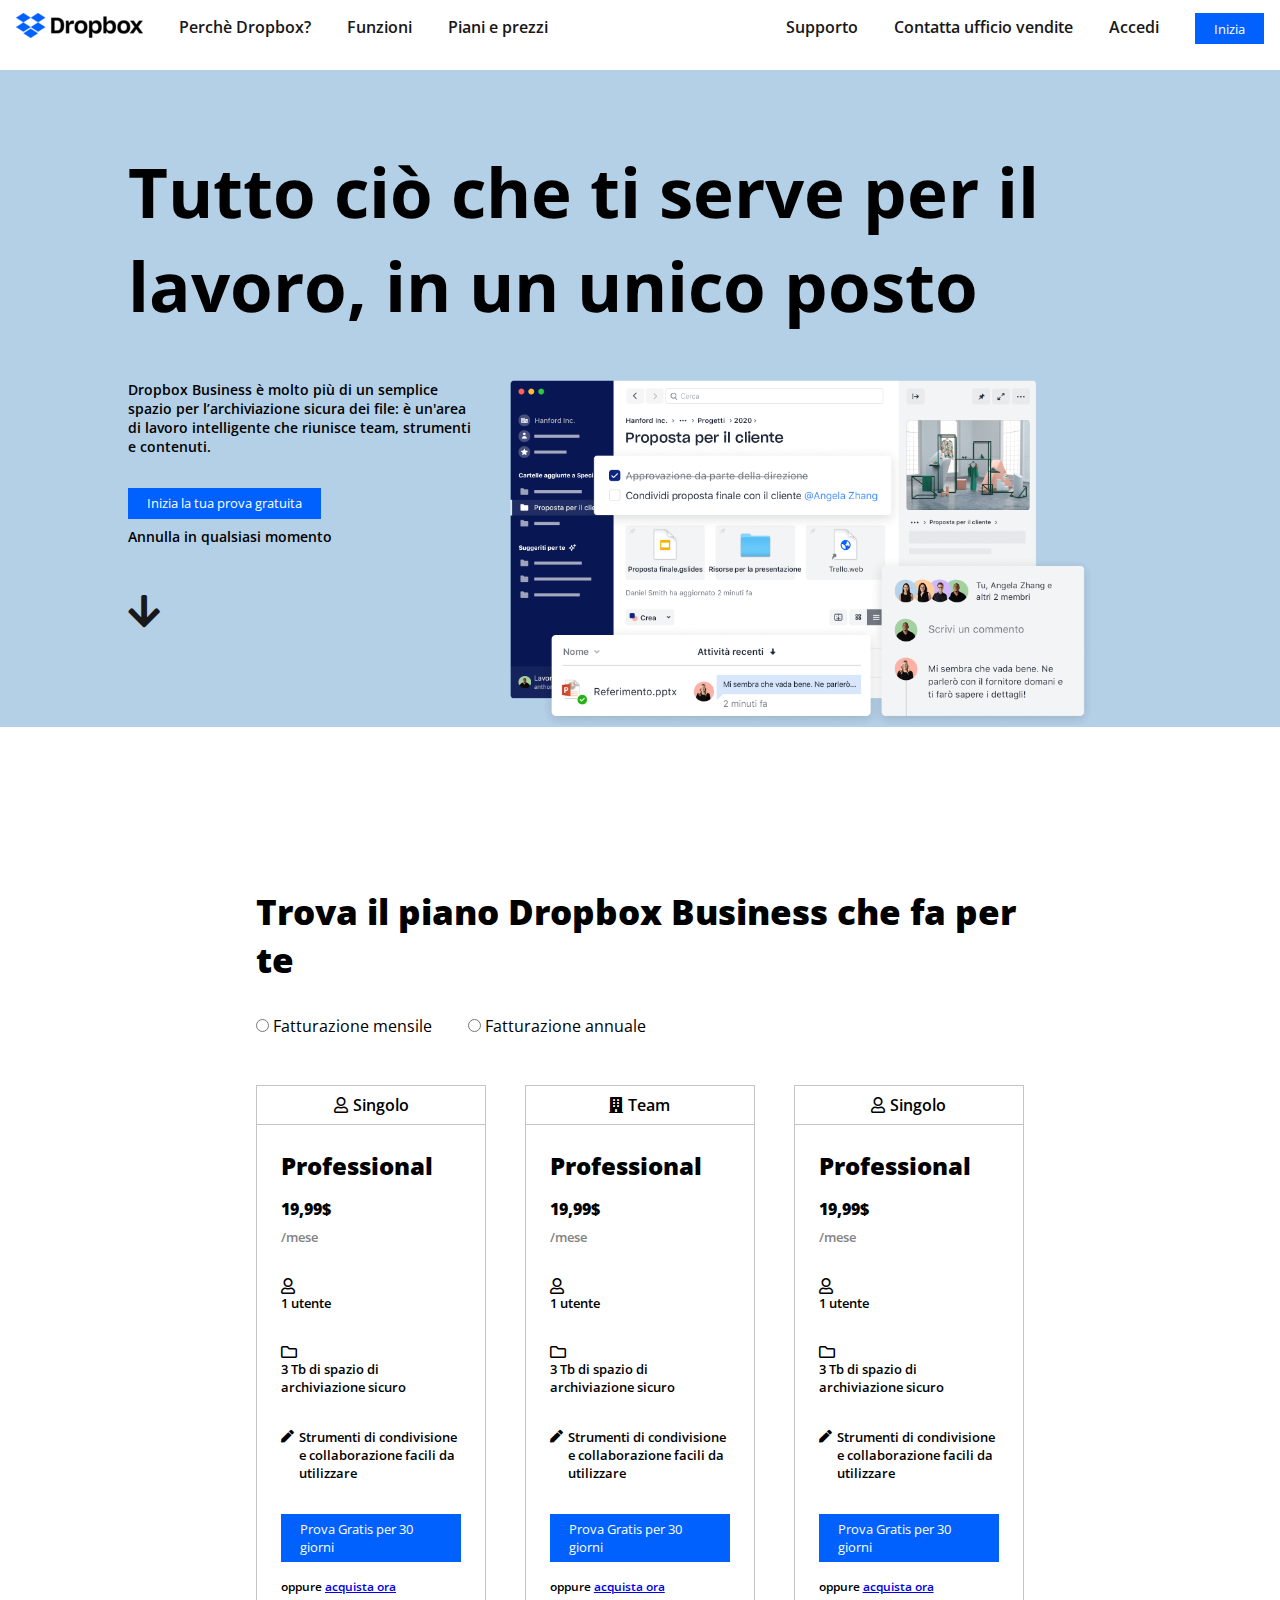
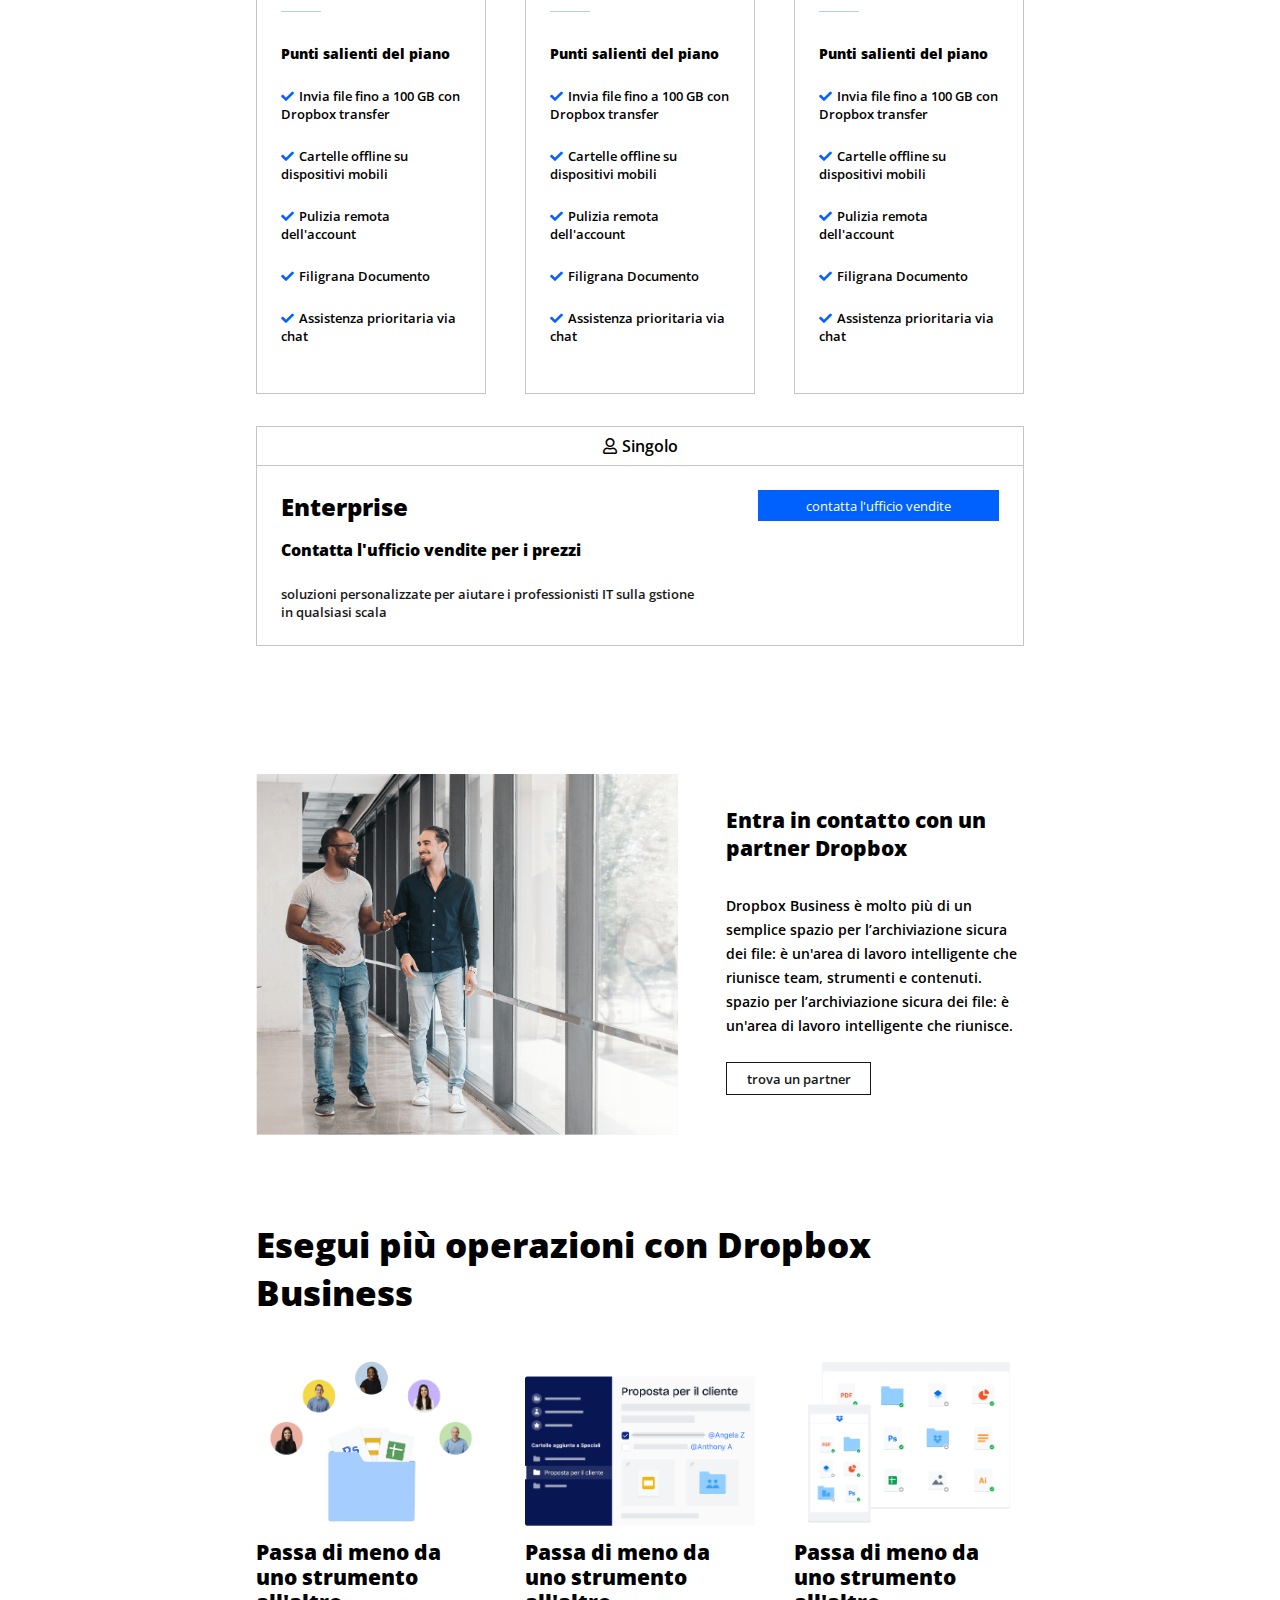
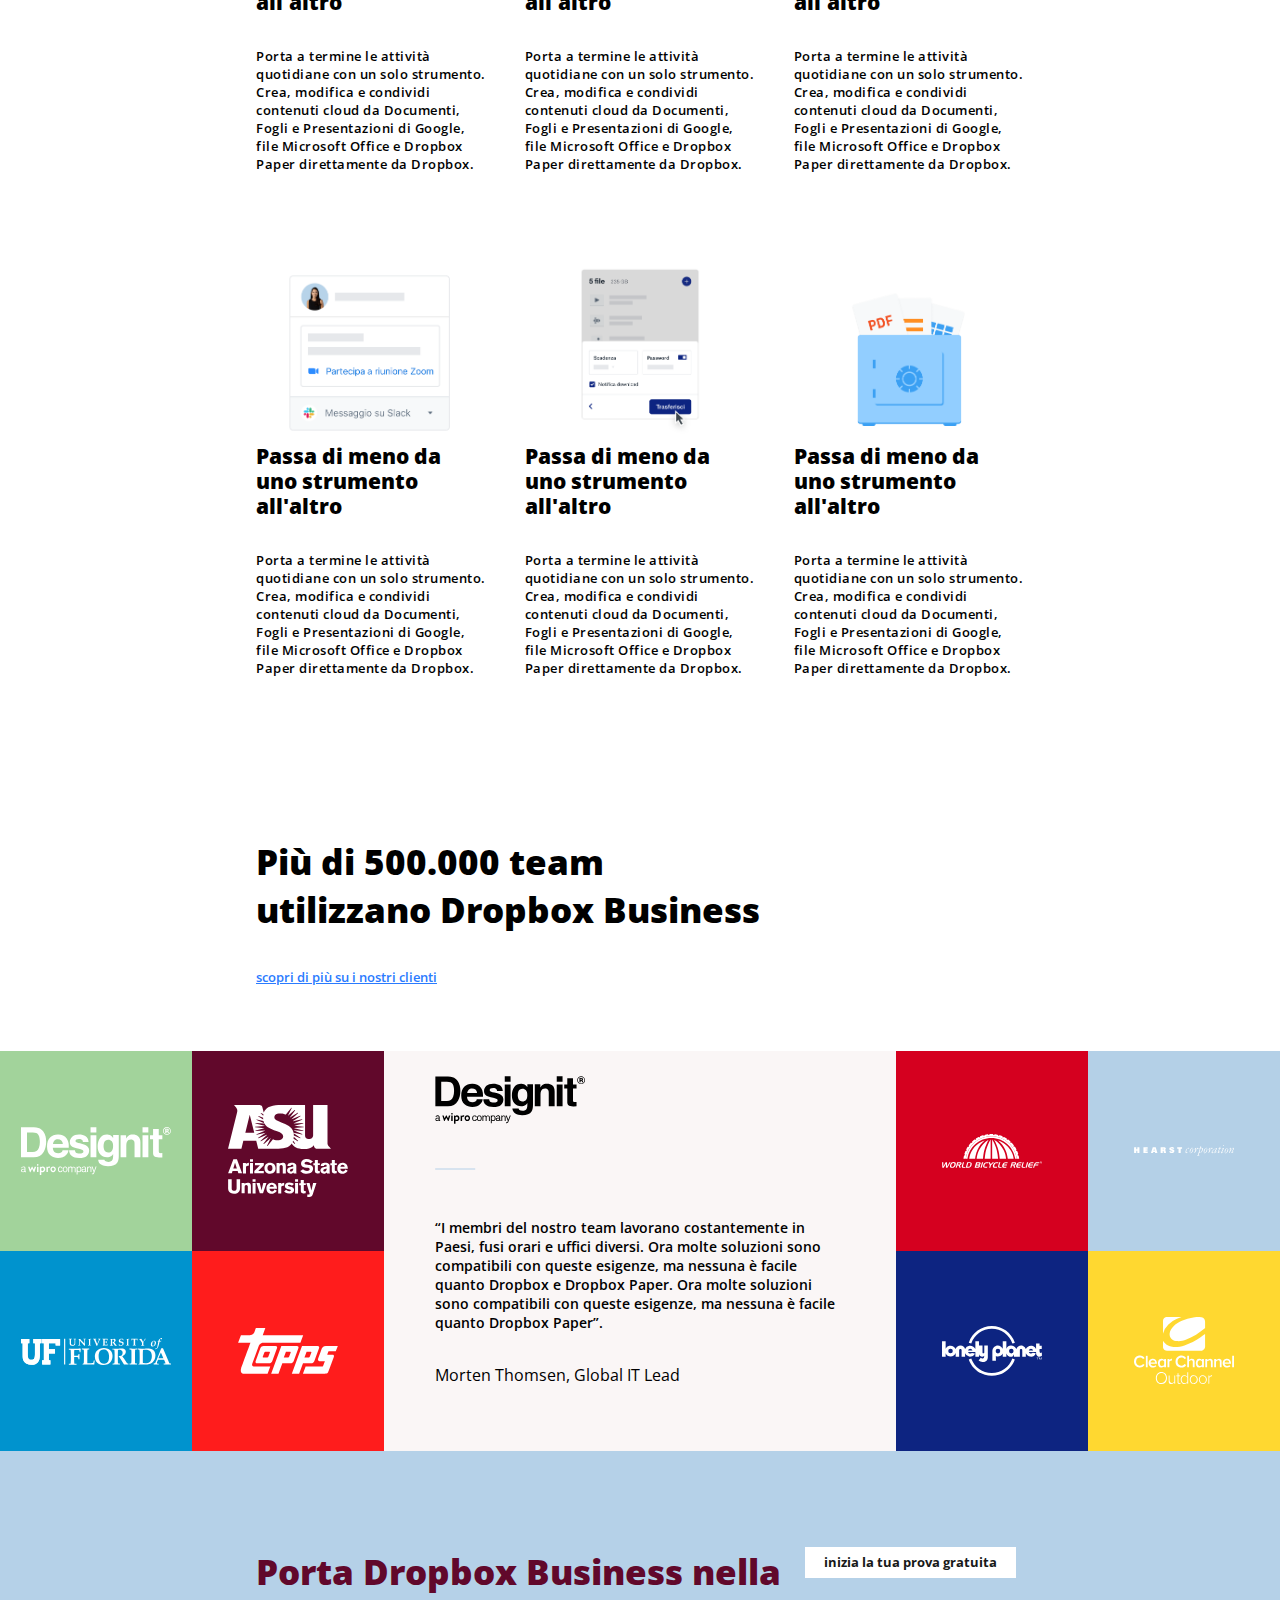
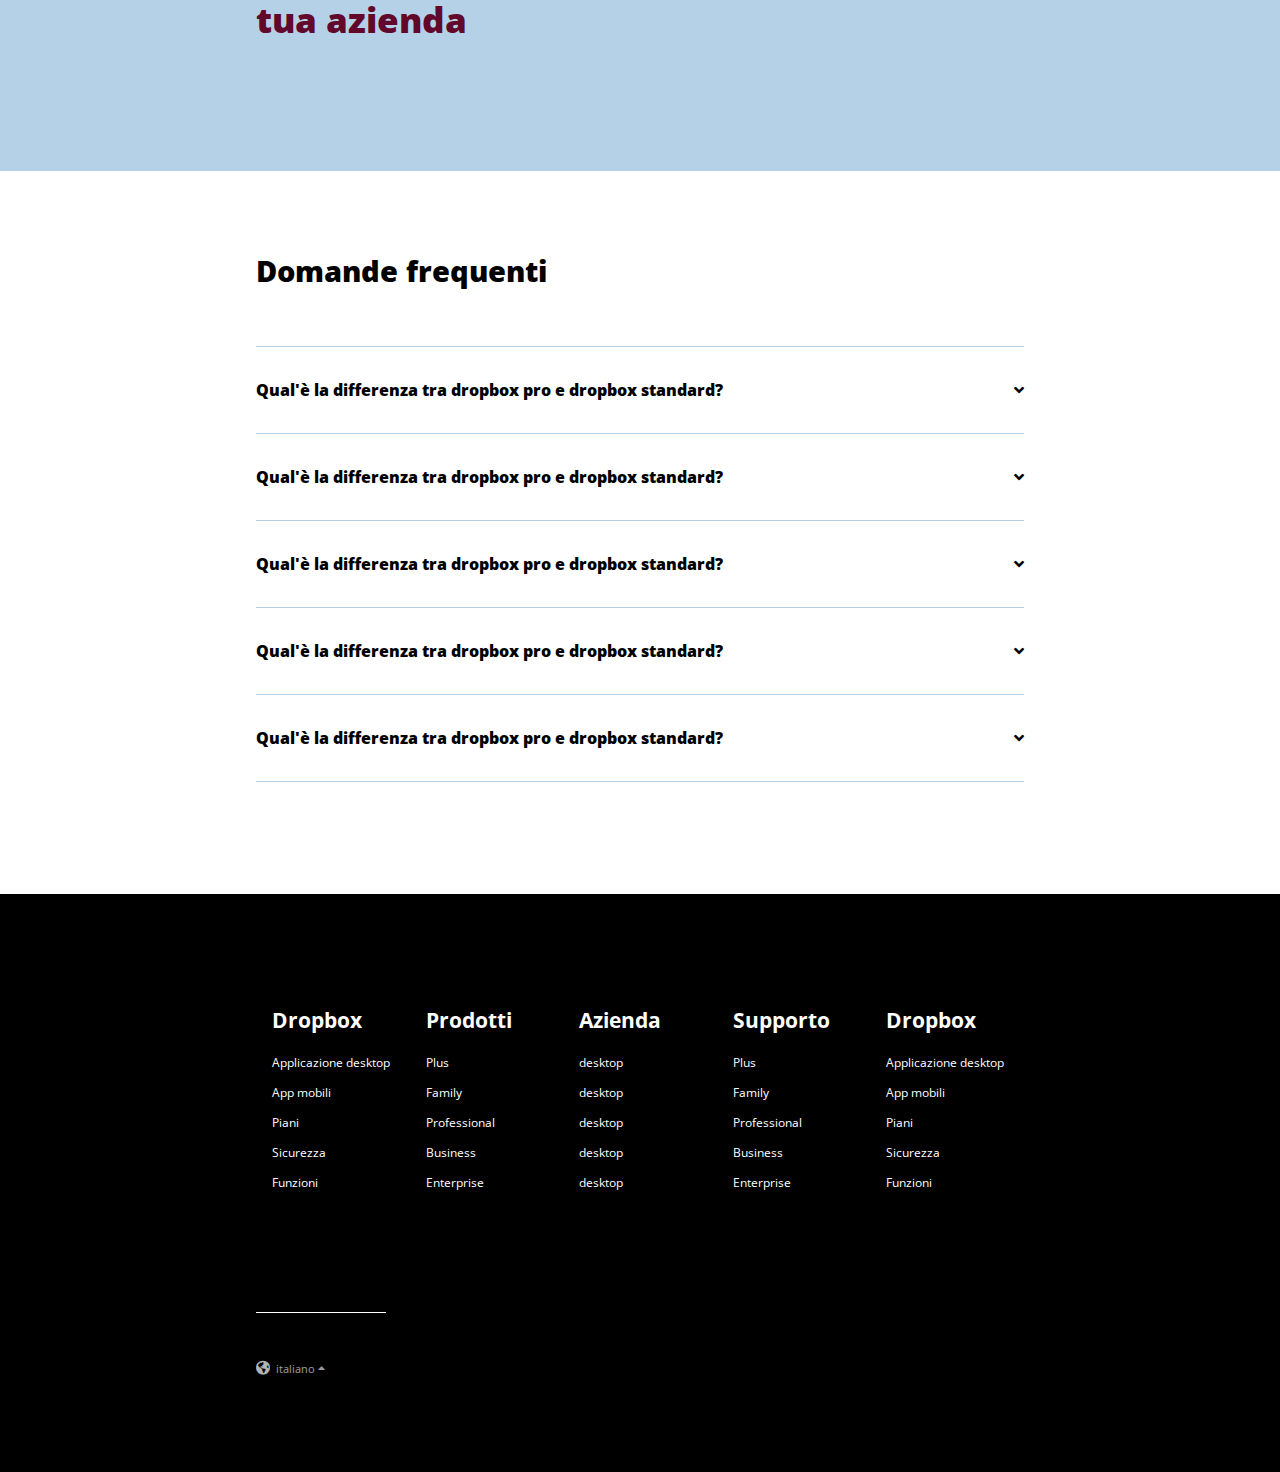
==== index.html @ 9876883e "add btn hover" ====
<!DOCTYPE html>
<html lang="en">
<head>
    <meta charset="UTF-8">
    <meta http-equiv="X-UA-Compatible" content="IE=edge">
    <meta name="viewport" content="width=device-width, initial-scale=1.0">
    <title>Dropbox</title>
    <link rel="stylesheet" href="./style.css">
    <link rel="preconnect" href="https://fonts.googleapis.com">
    <link rel="preconnect" href="https://fonts.gstatic.com" crossorigin>
    <link href="https://fonts.googleapis.com/css2?family=Open+Sans:wght@300;400;600;700;800&display=swap" rel="stylesheet">
    <link rel="stylesheet" href="https://cdnjs.cloudflare.com/ajax/libs/font-awesome/5.15.4/css/all.min.css" integrity="sha512-1ycn6IcaQQ40/MKBW2W4Rhis/DbILU74C1vSrLJxCq57o941Ym01SwNsOMqvEBFlcgUa6xLiPY/NS5R+E6ztJQ==" crossorigin="anonymous" referrerpolicy="no-referrer" />
</head>
<body>
    <header id="site_header" class="clearfix">

        <div class="header_content header_content_left ">
            <div class="img_wrapper">
                <img src="./img/logo-small.png" alt="Dropbox logo" class="logo_img">
            </div>
            

            <nav class="sx_nav">
                <ul>
                    <li><a href="#" class="nav_link">Perchè Dropbox?</a></li>
                    <li><a href="#" class="nav_link">Funzioni</a></li>
                    <li><a href="#" class="nav_link">Piani e prezzi</a></li>
                </ul>
            </nav>
        </div>

        <div class="header_content header_content_right">
            <nav class="dx_nav">
                <ul>
                    <li class="dropdown">
                        <a href="#" class="nav_link dropbtn">Supporto</a>
                        <div class="dropdown-content">
                            <a href="#">Link 1</a>
                            <a href="#">Link 2</a>
                            <a href="#">Link 3</a>
                          </div>
                    </li>

                    <li><a href="#" class="nav_link">Contatta ufficio vendite</a></li>
                    <li><a href="#" class="nav_link">Accedi</a></li>
                </ul>
            </nav>
            <a href="#" class="btn">Inizia</a>
        </div>
    </header>
    <!-- /#site_header -->
    <main id="site-main">
        <div class="hero_sec">
            <div class="hero_sec_wrapper">
                <h1 class="hero_sec_title">Tutto ciò che ti serve per il lavoro, in un unico posto</h1>
                <div class="hero_sec_content clearfix">
                    <div class="hero-sec_mainContent">

                        <p class="hero-sec_text">Dropbox Business è molto più di un semplice spazio per l’archiviazione sicura dei file: è un'area di lavoro intelligente che riunisce team, strumenti e contenuti.    
                        </p>
                        <a href="#" class="btn hero_btn">Inizia la tua prova gratuita</a>
                        <p class="hero-sec_text">Annulla in qualsiasi momento</p>
                        <a href="#business_plan" class="arrow_scroll"><i class="fas fa-arrow-down"></i></a>
                    </div>

                    <div class="hero_sec_img">
                        <img src="./img/jumbo (1).png" alt="examples of dropbox slides" class="jumbo">
                    </div>
                </div>
            </div>
            

        </div>
         <!-- /HERO SEC -->
         <div id="business_plan"></div>
         <section class="width_60 margin-top">
             <h2 class="business_title" >
                 Trova il piano Dropbox Business che fa per te
            </h2>
            <form>

                <input type="radio" id="monthly" name="monthly" value="monthly">
                <label class="label" for="monthly">Fatturazione mensile</label>

                <input type="radio" id="monthly" name="monthly" value="monthly">
                <label for="monthly">Fatturazione annuale</label>
           </form>

           <div class="business_plan clearfix">
                        <div class="col">
                            
                            <div class="business_plan_quantity">
                                <p><i class="far fa-user icon_margin_right"></i>Singolo</p>
                            </div>

                            <div class="business_plan_type">

                                    <div class="business_plan_type_info">
                                        <h3>Professional</h3>
                                        <h4>19,99$</h4>
                                        <p>/mese</p>
                                    </div>
                                    <div class="business_plan_services">
                                        <div class="business_plan_services_info">

                                           <div class="info clearfix">
                                                <i class="far fa-user icon_margin_right float"></i>
                                                <p class="float">1 utente
                                                </p>
                                            </div>
                                            <div class="info clearfix">
                                                <i class="far fa-folder icon_margin_right float"></i>
                                                <p class="float">
                                                    3 Tb di spazio di archiviazione sicuro
                                                </p>
                                            </div>
                                            <div class="info clearfix">
                                                <i class="fas fa-pen icon_margin_right float"></i>
                                                <p class="float">
                                                    Strumenti di condivisione e collaborazione facili da utilizzare
                                                </p>
                                            </div> 





                                            <div class="call_to_action_try">
                                                <a href="#" class="btn">Prova Gratis per 30 giorni</a>
                                                <p>oppure <a href="#">acquista ora</a> </p>
    
                                            </div>

                                          
                                        </div>
                                    </div>


                                    
                                    <div class="main_points">
                                        <h5>Punti salienti del piano</h5>
                                        <ul>
                                            <li><i class="fas fa-check icon_margin_right"></i>Invia file fino a 100 GB con Dropbox transfer</li>
                                            <li><i class="fas fa-check icon_margin_right"></i>Cartelle offline su dispositivi mobili</li>
                                            <li><i class="fas fa-check icon_margin_right"></i>Pulizia remota dell'account</li>
                                            <li><i class="fas fa-check icon_margin_right"></i>Filigrana Documento</li>
                                            <li><i class="fas fa-check icon_margin_right"></i>Assistenza prioritaria via chat</li>
                                        </ul>
                                    </div>
                                </div>
                               

                         </div>
                        <div class="col center">
                            
                        <div class="business_plan_quantity">
                            <p><i class="fas fa-building icon_margin_right"></i>Team</p>
                        </div>

                        <div class="business_plan_type">

                                <div class="business_plan_type_info">
                                    <h3>Professional</h3>
                                    <h4>19,99$</h4>
                                    <p>/mese</p>
                                </div>
                                <div class="business_plan_services">
                                    <div class="business_plan_services_info">

                                       <div class="info clearfix">
                                            <i class="far fa-user icon_margin_right float"></i>
                                            <p class="float">1 utente
                                            </p>
                                        </div>
                                        <div class="info clearfix">
                                            <i class="far fa-folder icon_margin_right float"></i>
                                            <p class="float">
                                                3 Tb di spazio di archiviazione sicuro
                                            </p>
                                        </div>
                                        <div class="info clearfix">
                                            <i class="fas fa-pen icon_margin_right float"></i>
                                            <p class="float">
                                                Strumenti di condivisione e collaborazione facili da utilizzare
                                            </p>
                                        </div> 





                                        <div class="call_to_action_try">
                                            <a href="#" class="btn">Prova Gratis per 30 giorni</a>
                                            <p>oppure <a href="#">acquista ora</a> </p>

                                        </div>

                                      
                                    </div>
                                </div>


                                
                                <div class="main_points">
                                    <h5>Punti salienti del piano</h5>
                                    <ul>
                                        <li><i class="fas fa-check icon_margin_right"></i>Invia file fino a 100 GB con Dropbox transfer</li>
                                        <li><i class="fas fa-check icon_margin_right"></i>Cartelle offline su dispositivi mobili</li>
                                        <li><i class="fas fa-check icon_margin_right"></i>Pulizia remota dell'account</li>
                                        <li><i class="fas fa-check icon_margin_right"></i>Filigrana Documento</li>
                                        <li><i class="fas fa-check icon_margin_right"></i>Assistenza prioritaria via chat</li>
                                    </ul>
                                </div>
                            </div>
                           

                         </div>


                         <div class="col">
                            
                    <div class="business_plan_quantity">
                        <p><i class="far fa-user icon_margin_right"></i>Singolo</p>
                    </div>

                    <div class="business_plan_type">

                            <div class="business_plan_type_info">
                                <h3>Professional</h3>
                                <h4>19,99$</h4>
                                <p>/mese</p>
                            </div>
                            <div class="business_plan_services">
                                <div class="business_plan_services_info">

                                   <div class="info clearfix">
                                        <i class="far fa-user icon_margin_right float"></i>
                                        <p class="float">1 utente
                                        </p>
                                    </div>
                                    <div class="info clearfix">
                                        <i class="far fa-folder icon_margin_right float"></i>
                                        <p class="float">
                                            3 Tb di spazio di archiviazione sicuro
                                        </p>
                                    </div>
                                    <div class="info clearfix">
                                        <i class="fas fa-pen icon_margin_right float"></i>
                                        <p class="float">
                                            Strumenti di condivisione e collaborazione facili da utilizzare
                                        </p>
                                    </div> 





                                    <div class="call_to_action_try">
                                        <a href="#" class="btn">Prova Gratis per 30 giorni</a>
                                        <p>oppure <a href="#">acquista ora</a> </p>

                                    </div>

                                  
                                </div>
                            </div>


                            
                            <div class="main_points">
                                <h5>Punti salienti del piano</h5>
                                <ul>
                                    <li><i class="fas fa-check icon_margin_right"></i>Invia file fino a 100 GB con Dropbox transfer</li>
                                    <li><i class="fas fa-check icon_margin_right"></i>Cartelle offline su dispositivi mobili</li>
                                    <li><i class="fas fa-check icon_margin_right"></i>Pulizia remota dell'account</li>
                                    <li><i class="fas fa-check icon_margin_right"></i>Filigrana Documento</li>
                                    <li><i class="fas fa-check icon_margin_right"></i>Assistenza prioritaria via chat</li>
                                </ul>
                            </div>
                        </div>
                       

                        </div>

                        <div class="col long_col">
                            <div class="business_plan_quantity">
                                <p><i class="far fa-user icon_margin_right"></i>Singolo</p>
                            </div>
                            <div class="business_plan_type clearfix">
                                <div class="business_plan_type_info float">
                                    <h3>Enterprise</h3>
                                    <h4>Contatta l'ufficio vendite per i prezzi</h4>
                                    <p class="p_modifier_color">soluzioni personalizzate per aiutare i professionisti IT sulla gstione in qualsiasi scala</p>
                                </div>
                                <div class="long_col_btn float"><a href="#" class="btn">contatta l'ufficio vendite</a></div>
                                
                            </div>

                        </div>


                    
            </div>

            <div class="partners clearfix">
                <div class="partner_img float">
                    <img src="./img/partner.png" alt="two colleagues talking">
                </div>
                <div class="partner_content float">
                    <h4>Entra in contatto con un partner Dropbox</h4>
                    <p>
                        Dropbox Business è molto più di un semplice spazio per l’archiviazione sicura dei file: è un'area di lavoro intelligente che riunisce team, strumenti e contenuti.
                        spazio per l’archiviazione sicura dei file: è un'area di lavoro intelligente che riunisce.</p>
                    <a href="#" class="btn btn_modifier_light">trova un partner</a>
                </div>
            </div>
         </section>


         <section class="width_60 operations">
             <h2 class="business_title">Esegui più operazioni con Dropbox Business</h2>
             <div class="ops clearfix">
                 <div class="ops_col float">
                        <img src="./img/business-feature-switching-tools.png" alt="business-feature-coordinate">
                        <h3>Passa di meno da uno strumento all'altro</h3>
                        <p>Porta a termine le attività quotidiane con un solo strumento. Crea, modifica e condividi contenuti cloud da Documenti, Fogli e Presentazioni di Google, file Microsoft Office e Dropbox Paper direttamente da Dropbox.
                        </p>
                 </div>
                 <div class="ops_col ops_col_center float">
                    <img src="./img/business-feature-coordinate-it.png" alt="business-feature-coordinate">
                    <h3>Passa di meno da uno strumento all'altro</h3>
                    <p>Porta a termine le attività quotidiane con un solo strumento. Crea, modifica e condividi contenuti cloud da Documenti, Fogli e Presentazioni di Google, file Microsoft Office e Dropbox Paper direttamente da Dropbox.
                    </p>
                 </div>
                 <div class="ops_col float">
                    <img src="./img/business-feature-multi-device.png" alt="business-feature-coordinate">
                    <h3>Passa di meno da uno strumento all'altro</h3>
                    <p>Porta a termine le attività quotidiane con un solo strumento. Crea, modifica e condividi contenuti cloud da Documenti, Fogli e Presentazioni di Google, file Microsoft Office e Dropbox Paper direttamente da Dropbox.
                    </p>
                 </div>
             </div>
              <div class="ops clearfix second_row">
                 <div class="ops_col float">
                        <img src="./img/business-feature-integrations-it.png" alt="business-feature-coordinate">
                        <h3>Passa di meno da uno strumento all'altro</h3>
                        <p>Porta a termine le attività quotidiane con un solo strumento. Crea, modifica e condividi contenuti cloud da Documenti, Fogli e Presentazioni di Google, file Microsoft Office e Dropbox Paper direttamente da Dropbox.
                        </p>
                 </div>
                 <div class="ops_col ops_col_center float">
                    <img src="./img/business-feature-send-files-it.png" alt="business-feature-coordinate">
                    <h3>Passa di meno da uno strumento all'altro</h3>
                    <p>Porta a termine le attività quotidiane con un solo strumento. Crea, modifica e condividi contenuti cloud da Documenti, Fogli e Presentazioni di Google, file Microsoft Office e Dropbox Paper direttamente da Dropbox.
                    </p>
                 </div>
                 <div class="ops_col float">
                    <img src="./img/business-feature-security.png" alt="business-feature-coordinate">
                    <h3>Passa di meno da uno strumento all'altro</h3>
                    <p>Porta a termine le attività quotidiane con un solo strumento. Crea, modifica e condividi contenuti cloud da Documenti, Fogli e Presentazioni di Google, file Microsoft Office e Dropbox Paper direttamente da Dropbox.
                    </p>
                 </div>
             </div>

         </section>

         <section class="width_60 teams margin-top">
             <h2 class="business_title">Più di 500.000 team utilizzano Dropbox Business</h2>
             <a href="#" class="find_more">scopri di più su i nostri clienti</a>
         </section>
         <div class="clients clearfix">
             <div class="square_big clearfix">
                 <div class="little_square squareOne"></div>
                 <div class="little_square squareTwo"></div>
                 <div class="little_square squareThree"></div>
                 <div class="little_square squareFour"></div>

             </div>
             <div class="rectangle">
                 <div class="rec_content">
                     <svg width="150" height="127" viewBox="0 0 400 127" xmlns="http://www.w3.org/2000/svg" fill="black"><title>designit</title><g><g transform="translate(0 97.578)"><path d="M85.675 6.92c-4.014 0-7.336 3.391-7.336 7.613 0 4.221 3.253 7.612 7.336 7.612 4.014 0 7.335-3.39 7.335-7.612 0-4.222-3.252-7.613-7.335-7.613zm0 11.627c-2.076 0-3.737-1.8-3.737-4.014 0-2.215 1.66-4.014 3.737-4.014 2.076 0 3.737 1.8 3.737 4.014.069 2.214-1.661 4.014-3.737 4.014zM39.654 7.336h-2.699c-.208 0-.484.207-.554.415l-2.214 6.99-3.806-7.475a.826.826 0 0 0-.623-.346h-.277a.826.826 0 0 0-.623.346l-3.806 7.474-2.215-6.99c-.069-.207-.346-.414-.553-.414h-2.7c-.345 0-.553.276-.414.622L23.599 21.8c.069.208.346.416.553.416h.415a.826.826 0 0 0 .623-.346l4.499-8.79 4.498 8.79a.826.826 0 0 0 .623.346h.415c.208 0 .484-.208.554-.416l4.429-13.84c0-.347-.208-.623-.554-.623zm6.367 0h-2.7a.62.62 0 0 0-.622.622v13.15a.62.62 0 0 0 .623.622h2.699a.62.62 0 0 0 .623-.623V7.958a.62.62 0 0 0-.623-.622zm11.903-.416c-1.869 0-3.599.83-4.844 2.146l-.485-1.315c-.069-.208-.346-.415-.553-.415h-1.246a.62.62 0 0 0-.623.622V28.72a.62.62 0 0 0 .623.623h2.699a.62.62 0 0 0 .623-.623v-7.198c1.176.416 2.422.623 3.737.623 3.806 0 6.92-3.39 6.92-7.612.07-4.222-3.045-7.613-6.851-7.613zm-.761 11.627c-1.108 0-2.215-.277-3.045-.83v-5.468a3.521 3.521 0 0 1 3.045-1.8c2.007 0 3.667 1.8 3.667 4.015 0 2.283-1.66 4.083-3.667 4.083zM74.879 6.92c-2.63 0-4.152 2.146-4.152 2.146l-.485-1.315c-.069-.208-.346-.415-.553-.415h-1.246a.62.62 0 0 0-.623.622v13.15a.62.62 0 0 0 .623.622h2.699a.62.62 0 0 0 .623-.623v-9.204c1.591-1.938 3.598-1.315 4.014-1.107.415.138.692-.07.83-.346.138-.277.692-1.661.969-2.146.207-.484-.139-1.384-2.7-1.384zM45.19.554c-1.176-.346-2.353.415-2.699 1.591-.346 1.177.416 2.422 1.523 2.7 1.176.345 2.353-.416 2.699-1.592.346-1.177-.346-2.353-1.523-2.7z"/><path d="M13.287 21.66a3.373 3.373 0 0 1-.761.278c-.277.069-.484.069-.83.069-.623 0-1.177-.208-1.523-.623a2.418 2.418 0 0 1-.554-1.522H9.55a4.54 4.54 0 0 1-1.868 1.73c-.83.415-1.73.623-2.769.623-.83 0-1.522-.139-2.145-.416-.623-.277-.969-.623-1.384-1.038-.415-.415-.692-.9-.9-1.453a4.29 4.29 0 0 1-.276-1.592c0-.484.069-.969.207-1.453.139-.484.415-.969.83-1.384.416-.415.9-.761 1.523-1.107.623-.277 1.453-.485 2.422-.554l4.291-.277v-1.038c0-.346-.07-.761-.138-1.107a1.64 1.64 0 0 0-.623-1.038c-.277-.208-.554-.415-.9-.554-.346-.138-.83-.207-1.453-.207-.623 0-1.177.069-1.592.207-.415.139-.761.346-.969.623-.484.484-.692 1.038-.692 1.73H.83c0-.692.139-1.246.346-1.73.208-.484.485-.9.9-1.315a5.08 5.08 0 0 1 1.869-1.176 7.239 7.239 0 0 1 2.491-.416c1.384 0 2.491.277 3.322.762.83.553 1.384 1.176 1.73 2.007.277.692.415 1.384.415 2.214v6.99c0 .346.07.623.208.761a.786.786 0 0 0 .553.208h.416l.207-.07v1.869zM9.55 14.81l-3.806.207c-.346 0-.692.07-1.107.208-.346.138-.692.277-1.038.484a3.966 3.966 0 0 0-.762.762c-.207.346-.276.692-.276 1.176 0 .623.207 1.246.622 1.73.416.485 1.177.761 2.146.761a4.29 4.29 0 0 0 1.591-.276c.485-.208.97-.485 1.315-.9.416-.415.762-.969.9-1.523.208-.553.277-1.176.277-1.73v-.9h.138zm101.315 2.145c-.07.761-.208 1.453-.484 2.076a6.31 6.31 0 0 1-1.177 1.592c-.484.484-1.107.9-1.8 1.176-.691.277-1.452.416-2.352.416-1.315 0-2.353-.277-3.183-.762-.83-.553-1.523-1.176-2.007-1.937a7.212 7.212 0 0 1-.9-2.077c-.208-.83-.277-1.73-.277-2.837 0-1.107.07-2.007.277-2.837.208-.83.484-1.454.9-2.076.484-.762 1.176-1.385 2.007-1.938.83-.554 1.868-.761 3.183-.761.83 0 1.592.138 2.284.415.692.277 1.245.623 1.73 1.107a6.31 6.31 0 0 1 1.176 1.592c.277.623.485 1.315.554 2.076h-2.422c-.07-.484-.208-.9-.346-1.315-.208-.346-.416-.692-.692-.969a2.606 2.606 0 0 0-1.038-.623 4.03 4.03 0 0 0-1.315-.207c-.554 0-1.038.069-1.384.277-.416.207-.762.415-1.038.692a3.428 3.428 0 0 0-1.108 1.937c-.207.83-.277 1.661-.277 2.56 0 .9.07 1.731.277 2.561.208.83.554 1.454 1.108 1.938.346.277.692.485 1.038.692.415.208.83.277 1.384.277.484 0 .969-.07 1.384-.277.415-.207.761-.415 1.038-.692.277-.277.484-.553.623-.9.138-.346.276-.76.346-1.245h2.491v.069zm13.149-2.353c0 1.107-.139 2.215-.415 3.183-.277 1.039-.83 1.869-1.592 2.7-.554.484-1.177.9-1.869 1.245a6.56 6.56 0 0 1-2.422.485c-.9 0-1.73-.139-2.422-.485a5.53 5.53 0 0 1-1.868-1.246c-.762-.76-1.315-1.66-1.592-2.699a12.173 12.173 0 0 1-.415-3.183c0-1.107.138-2.214.415-3.183.277-1.038.83-1.869 1.592-2.7a8.793 8.793 0 0 1 1.868-1.245 6.56 6.56 0 0 1 2.422-.484c.9 0 1.73.138 2.422.484a5.53 5.53 0 0 1 1.869 1.246c.761.761 1.315 1.66 1.592 2.699.276.969.415 2.007.415 3.183zm-2.422 0c0-.83-.07-1.66-.277-2.491a4.625 4.625 0 0 0-1.038-2.007c-.277-.277-.692-.554-1.107-.761-.416-.208-.9-.277-1.454-.277-.553 0-1.038.069-1.453.277-.415.207-.761.415-1.107.76a4.625 4.625 0 0 0-1.038 2.008c-.208.83-.277 1.591-.277 2.491 0 .83.069 1.661.277 2.491.207.83.553 1.454 1.038 2.007.277.277.692.554 1.107.762.415.207.9.276 1.453.276.554 0 1.038-.069 1.454-.276.415-.208.76-.416 1.107-.762a4.625 4.625 0 0 0 1.038-2.007c.207-.83.277-1.66.277-2.49zm21.66 7.197v-9.135c0-.484-.069-.968-.138-1.384-.069-.415-.277-.761-.484-1.038-.208-.277-.485-.553-.9-.692a3.765 3.765 0 0 0-1.384-.277c-.415 0-.83.07-1.176.277-.346.139-.692.415-.97.692a3.529 3.529 0 0 0-.968 1.8 10.745 10.745 0 0 0-.208 2.145v7.682h-2.422v-9.135c0-.485-.07-.97-.138-1.385-.07-.415-.208-.76-.485-1.038-.207-.276-.484-.553-.9-.692a3.765 3.765 0 0 0-1.383-.276 3.15 3.15 0 0 0-1.385.346c-.415.207-.76.553-1.038.9a4.396 4.396 0 0 0-.76 1.73 9.734 9.734 0 0 0-.209 1.937v7.682h-2.352V7.543h2.076l.207 2.076c.346-.83.9-1.453 1.661-1.799.761-.415 1.523-.623 2.353-.623 1.038 0 1.938.208 2.7.692a4.589 4.589 0 0 1 1.59 2.007c.208-.484.416-.83.762-1.176.277-.346.692-.623 1.038-.83.415-.208.83-.416 1.246-.485.415-.139.9-.139 1.315-.139 1.591 0 2.837.485 3.598 1.454.762.969 1.177 2.214 1.177 3.875v9.481h-2.422V21.8zm17.717-7.197a10.99 10.99 0 0 1-.554 3.46c-.346 1.038-.9 1.938-1.591 2.63a6.738 6.738 0 0 1-1.661 1.038c-.623.277-1.384.415-2.215.415-.415 0-.761-.069-1.176-.138-.416-.07-.762-.208-1.177-.415-.346-.139-.692-.416-1.038-.623-.277-.277-.554-.554-.761-.9v7.82h-2.422V7.336h2.076l.138 1.868c.415-.692 1.038-1.246 1.8-1.66.83-.416 1.591-.554 2.422-.554.9 0 1.66.138 2.353.415.692.277 1.245.692 1.73 1.176.692.692 1.176 1.592 1.522 2.63.346 1.038.554 2.145.554 3.391zm-2.422 0c0-.692-.07-1.315-.208-2.007a7.905 7.905 0 0 0-.623-1.8c-.277-.553-.692-.968-1.245-1.314-.554-.346-1.177-.484-1.938-.484-.554 0-.969.069-1.315.276-.346.208-.692.416-.969.692-.623.554-1.038 1.177-1.246 2.007-.207.83-.346 1.661-.346 2.56 0 .9.139 1.8.346 2.561.208.83.623 1.454 1.246 2.007.277.277.623.485.969.692.346.208.83.277 1.315.277.761 0 1.453-.138 1.938-.484.553-.346.968-.761 1.245-1.246a6.889 6.889 0 0 0 .623-1.8 8.754 8.754 0 0 0 .208-1.937zm16.193 7.059a3.373 3.373 0 0 1-.76.277c-.278.069-.485.069-.831.069-.623 0-1.177-.208-1.523-.623a2.418 2.418 0 0 1-.553-1.522h-.07a4.54 4.54 0 0 1-1.868 1.73c-.83.415-1.73.623-2.768.623-.83 0-1.523-.139-2.146-.416a4.93 4.93 0 0 1-1.522-1.038c-.415-.415-.692-.9-.9-1.453a4.29 4.29 0 0 1-.277-1.592c0-.484.07-.969.208-1.453.139-.484.415-.969.83-1.384.416-.415.9-.761 1.523-1.107.623-.277 1.453-.485 2.422-.554l4.29-.277v-1.038c0-.346-.068-.761-.138-1.107a1.64 1.64 0 0 0-.622-1.038c-.277-.208-.554-.415-.9-.554-.346-.138-.83-.207-1.453-.207-.623 0-1.177.069-1.592.207-.415.139-.761.346-.969.623-.484.484-.692 1.038-.692 1.73h-2.353c0-.692.139-1.246.346-1.73.208-.484.485-.9.9-1.315a5.08 5.08 0 0 1 1.868-1.176 7.239 7.239 0 0 1 2.492-.416c1.384 0 2.491.277 3.321.762.83.553 1.385 1.176 1.73 2.007.277.692.416 1.384.416 2.214v6.99c0 .346.069.623.207.761a.786.786 0 0 0 .554.208h.415l.208-.07v1.869h.207zm-3.737-6.851l-3.806.207c-.346 0-.692.07-1.107.208-.346.138-.692.277-1.038.484a3.966 3.966 0 0 0-.761.762c-.208.346-.277.692-.277 1.176 0 .623.207 1.246.623 1.73.415.485 1.176.761 2.145.761a4.29 4.29 0 0 0 1.592-.276c.484-.208.969-.485 1.315-.9.415-.415.76-.969.9-1.523.207-.553.276-1.176.276-1.73v-.9h.138zm14.395 6.99v-9.136c0-1.107-.208-1.937-.692-2.56-.485-.623-1.246-.9-2.422-.9-.692 0-1.315.208-1.8.623a4.001 4.001 0 0 0-1.245 1.592 3.831 3.831 0 0 0-.415 1.799c-.07.692-.07 1.315-.07 1.869v6.712h-2.422V7.405h2.076l.208 2.145c.208-.415.415-.761.761-1.107.346-.346.692-.554 1.038-.761.415-.208.83-.346 1.246-.485.415-.138.83-.138 1.246-.138 1.66 0 2.837.484 3.667 1.384.83.9 1.246 2.214 1.246 3.875V21.8h-2.422zm9.55 2.906c-.346.9-.83 1.66-1.384 2.214-.554.554-1.384.83-2.491.83-.623 0-1.108-.068-1.454-.138-.346-.069-.622-.138-.692-.207V25.26c.139.069.346.069.485.138.138.07.346.07.553.07h.692a2.65 2.65 0 0 0 1.315-.347c.346-.208.623-.554.83-1.107l.9-2.422-5.674-14.395h2.699l4.221 11.35 4.014-11.35h2.491l-6.505 17.509z"/></g><path d="M16.055 14.533v51.765H31.42c7.82 0 13.287-3.876 16.401-11.558 1.661-4.221 2.491-9.273 2.491-15.155 0-8.097-1.245-14.256-3.806-18.616-2.56-4.29-7.543-6.436-15.086-6.436H16.055zM46.436 2.56C52.042 4.36 56.54 7.75 59.931 12.595a35.985 35.985 0 0 1 5.675 12.803c.968 4.567 1.522 8.927 1.522 13.149 0 10.519-2.145 19.446-6.367 26.713-5.744 9.896-14.602 14.81-26.574 14.81H0V.83h34.187c4.913.07 8.996.623 12.249 1.73zm42.837 33.287c-2.145 2.145-3.53 5.12-4.083 8.858h26.298c-.277-3.945-1.661-6.99-4.083-9.066-2.422-2.076-5.467-3.114-9.066-3.114-3.875.07-6.92 1.107-9.066 3.322M112.18 22.56c4.083 1.799 7.474 4.705 10.104 8.65 2.422 3.46 3.944 7.543 4.636 12.11.416 2.7.623 6.506.485 11.627h-42.56c.276 5.952 2.283 10.035 6.09 12.457 2.352 1.453 5.12 2.214 8.373 2.214 3.46 0 6.298-.83 8.512-2.63 1.8-1.522 2.215-2.283 3.114-5.536h15.64c-.415 5.052-2.283 8.512-5.674 12.111-5.26 5.675-12.526 8.512-22.007 8.512-7.751 0-14.672-2.422-20.554-7.197-5.951-4.775-8.927-12.664-8.927-23.46 0-10.173 2.63-17.924 8.027-23.391 5.398-5.398 12.388-8.097 20.9-8.097 5.121-.139 9.758.83 13.84 2.63m31.696 38.823c.346 2.699 1.038 4.637 2.077 5.813 1.937 2.007 5.467 3.045 10.588 3.045 3.045 0 5.398-.415 7.197-1.315 1.8-.9 2.699-2.214 2.699-4.014 0-1.73-.692-3.044-2.145-3.944-1.454-.9-6.782-2.422-15.987-4.637-6.643-1.66-11.349-3.737-14.048-6.159-2.768-2.422-4.083-5.952-4.083-10.519 0-5.398 2.145-10.035 6.367-13.98 4.221-3.875 10.242-5.812 17.924-5.812 7.266 0 13.218 1.453 17.854 4.36 4.637 2.906 7.267 7.958 7.959 15.155h-15.294c-.208-1.938-.762-3.53-1.661-4.706-1.73-2.076-4.568-3.114-8.65-3.114-3.323 0-5.745.485-7.198 1.592-1.384 1.038-2.145 2.214-2.145 3.668 0 1.799.761 3.045 2.283 3.806 1.523.83 6.852 2.214 15.987 4.221 6.09 1.454 10.726 3.599 13.702 6.505 3.045 2.907 4.498 6.575 4.498 11.004 0 5.813-2.145 10.519-6.436 14.187-4.36 3.668-11.003 5.467-20.069 5.467-9.204 0-15.986-1.938-20.415-5.813-4.36-3.876-6.575-8.858-6.575-14.81h15.571zm98.063 2.076c2.422-2.699 3.668-6.99 3.668-12.941 0-5.536-1.177-9.827-3.53-12.734-2.353-2.906-5.398-4.36-9.342-4.36-5.33 0-8.997 2.492-11.004 7.544-1.038 2.699-1.592 6.02-1.592 9.965 0 3.391.554 6.436 1.73 9.135 2.007 4.914 5.744 7.405 11.073 7.405 3.53.07 6.505-1.315 8.997-4.014m-5.19-42.076c3.736 1.523 6.712 4.36 8.996 8.443v-8.443h15.017v55.571c0 7.543-1.245 13.287-3.806 17.093-4.36 6.644-12.734 9.897-25.121 9.897-7.474 0-13.564-1.454-18.27-4.43-4.706-2.906-7.336-7.335-7.82-13.148h16.678c.415 1.8 1.107 3.045 2.076 3.875 1.661 1.384 4.43 2.076 8.305 2.076 5.467 0 9.204-1.868 11.072-5.536 1.246-2.353 1.869-6.298 1.869-11.834v-3.737c-1.453 2.491-3.045 4.36-4.775 5.606-3.045 2.353-6.99 3.46-11.834 3.46-7.543 0-13.495-2.63-17.993-7.89-4.498-5.259-6.713-12.456-6.713-21.453 0-8.72 2.145-15.986 6.505-21.937 4.29-5.952 10.45-8.859 18.34-8.859 2.768-.069 5.328.416 7.473 1.246m75.987 3.46c3.806 3.184 5.744 8.443 5.744 15.779V80h-15.71V44.43c0-3.046-.415-5.468-1.246-7.06-1.522-2.976-4.36-4.498-8.58-4.498-5.191 0-8.651 2.145-10.59 6.574-1.037 2.353-1.522 5.33-1.522 8.928v31.695h-15.294V21.522h14.74v8.582c1.939-3.045 3.807-5.19 5.537-6.505 3.114-2.353 7.128-3.53 11.972-3.53 6.229 0 11.142 1.592 14.949 4.775m11.349-2.837h15.571V80h-15.571V22.007zm15.502-7.474h-15.502V.415h15.502v14.118zm-154.118 7.474h15.502V80h-15.502V22.007zm15.502-7.474h-15.502V.415h15.502v14.118zm143.114 18.2V22.008h8.097V5.467h15.225v16.47h9.55v10.727h-9.55v31.073c0 2.422.346 3.875.9 4.498.622.623 2.49.9 5.605.9.484 0 .969 0 1.453-.07.485 0 1.038-.068 1.523-.138v11.488l-7.267.346c-7.266.208-12.18-.969-14.81-3.806-1.73-1.73-2.63-4.429-2.63-8.166V32.734h-8.096zm46.09-25.743c-.415-.139-1.038-.208-1.8-.208h-.691v3.391h1.176c.692 0 1.246-.138 1.661-.415.415-.277.623-.761.623-1.384 0-.692-.346-1.177-.969-1.384zm-5.536 9.342V4.706H390.31c.97.07 1.661.277 2.284.623 1.038.553 1.592 1.453 1.592 2.768 0 .969-.277 1.66-.83 2.076-.554.484-1.246.692-2.008.83.693.139 1.315.346 1.661.693.692.553 1.038 1.453 1.038 2.63v1.037c0 .07 0 .208.07.346 0 .139 0 .208.069.346l.138.346h-2.906c-.07-.346-.139-.9-.208-1.591 0-.692-.07-1.177-.208-1.454a1.248 1.248 0 0 0-.83-.83c-.277-.138-.554-.208-1.038-.208l-.623-.069h-.623v4.083h-3.252zM383.045 4.43c-1.66 1.73-2.491 3.737-2.491 6.09 0 2.422.83 4.498 2.56 6.228 1.661 1.73 3.737 2.561 6.09 2.561 2.422 0 4.43-.9 6.09-2.56 1.661-1.73 2.56-3.807 2.56-6.16s-.83-4.36-2.49-6.09c-1.662-1.73-3.738-2.63-6.16-2.63-2.422-.069-4.429.762-6.159 2.561zm13.495 13.633c-2.007 2.007-4.498 2.976-7.336 2.976-2.976 0-5.467-1.038-7.474-3.045-2.007-2.007-3.045-4.498-3.045-7.474 0-3.045 1.107-5.606 3.253-7.612 2.076-1.938 4.498-2.838 7.197-2.838 2.907 0 5.329 1.038 7.405 3.114 2.007 2.007 3.114 4.499 3.114 7.405.07 2.907-.969 5.398-3.114 7.474z"/></g></svg>
                 <p class="quote">“I membri del nostro team lavorano costantemente in Paesi, fusi orari e uffici diversi. Ora molte soluzioni sono compatibili con queste esigenze, ma nessuna è facile quanto Dropbox e Dropbox Paper. Ora molte soluzioni sono compatibili con queste esigenze, ma nessuna è facile quanto Dropbox Paper”.</p>

                 <p class="quoter">Morten Thomsen, Global IT Lead
                </p>
                 </div>
                 

             </div>
             <div class="square_big clearfix">
                <div class="little_square squareFive"></div>
                <div class="little_square squareSix"></div>
                <div class="little_square squareSeven"></div>
                <div class="little_square squareEight"></div>

            </div>

           


           
         </div>
         <div class="free_trail">
            <div class="width_60 clearfix">
            <h2 class="business_title float">Porta Dropbox Business nella tua azienda</h2>
            <div class="free_trail_btn  float">
                <a href="#" class="btn btn_white">inizia la tua prova gratuita</a>
            </div>
            </div>
            
            
        </div>

        <div class="questions width_60">
            <h3 class="questions_title">Domande frequenti</h3>

            <div class="answer clearfix">
                <h4 class="answer_title float">Qual'è la differenza tra dropbox pro e dropbox standard?</h4>
                <div class="arrow_up float"><i class="fas fa-angle-up"></i></div>

                <div class="arrow_down float"><i class="fas fa-angle-down"></i></div>
                <p class="answer_text">Lorem ipsum dolor sit amet consectetur adipisicing elit. Iste sint ea cum est non. Repellendus quis sequi corrupti magni voluptatum ea error. Id quia repudiandae odio tempora labore voluptate accusamus?</p>
            </div>

            <div class="answer clearfix">
                <h4 class="answer_title float">Qual'è la differenza tra dropbox pro e dropbox standard?</h4>
                <div class="arrow_up float"><i class="fas fa-angle-up"></i></div>

                <div class="arrow_down float"><i class="fas fa-angle-down"></i></div>
                <p class="answer_text">Lorem ipsum dolor sit amet consectetur adipisicing elit. Iste sint ea cum est non. Repellendus quis sequi corrupti magni voluptatum ea error. Id quia repudiandae odio tempora labore voluptate accusamus?</p>
            </div>

            <div class="answer clearfix">
                <h4 class="answer_title float">Qual'è la differenza tra dropbox pro e dropbox standard?</h4>
                <div class="arrow_up float"><i class="fas fa-angle-up"></i></div>

                <div class="arrow_down float"><i class="fas fa-angle-down"></i></div>
                <p class="answer_text">Lorem ipsum dolor sit amet consectetur adipisicing elit. Iste sint ea cum est non. Repellendus quis sequi corrupti magni voluptatum ea error. Id quia repudiandae odio tempora labore voluptate accusamus?</p>
            </div>
            <div class="answer clearfix">
                <h4 class="answer_title float">Qual'è la differenza tra dropbox pro e dropbox standard?</h4>
                <div class="arrow_up float"><i class="fas fa-angle-up"></i></div>

                <div class="arrow_down float"><i class="fas fa-angle-down"></i></div>
                <p class="answer_text">Lorem ipsum dolor sit amet consectetur adipisicing elit. Iste sint ea cum est non. Repellendus quis sequi corrupti magni voluptatum ea error. Id quia repudiandae odio tempora labore voluptate accusamus?</p>
            </div>
            <div class="answer clearfix">
                <h4 class="answer_title float">Qual'è la differenza tra dropbox pro e dropbox standard?</h4>
                <div class="arrow_up float"><i class="fas fa-angle-up"></i></div>
                <div class="arrow_down float"><i class="fas fa-angle-down"></i></div>
                <p class="answer_text">Lorem ipsum dolor sit amet consectetur adipisicing elit. Iste sint ea cum est non. Repellendus quis sequi corrupti magni voluptatum ea error. Id quia repudiandae odio tempora labore voluptate accusamus?</p>
            </div>
            
            
        </div>

    </main>

    <footer id="site_footer">
        <div class="width_60 footer clearfix">
            <div class="footer_info float">
                <h4>Dropbox</h4>
                <ul>
                    <li><a href="#">Applicazione desktop</a> </li>
                    <li> <a href="#">App mobili</a> </li>
                    <li><a href="#">Piani</a> </li>
                    <li><a href="#">Sicurezza</a> </li>
                    <li><a href="#">Funzioni</a> </li>
                </ul>
            </div>
            <div class="footer_info float">
                <h4>Prodotti</h4>
                <ul>
                    <li><a href="#">Plus</a> </li>
                    <li> <a href="#">Family</a> </li>
                    <li><a href="#">Professional</a> </li>
                    <li><a href="#">Business</a> </li>
                    <li><a href="#">Enterprise</a> </li>
                </ul>
            </div>
            <div class="footer_info float">
                <h4>Azienda</h4>
                <ul>
                    <li><a href="#">desktop</a> </li>
                    <li> <a href="#">desktop</a> </li>
                    <li><a href="#">desktop</a> </li>
                    <li><a href="#">desktop</a> </li>
                    <li><a href="#">desktop</a> </li>
                </ul>
            </div>
            <div class="footer_info float">
                <h4>Supporto</h4>
                <ul>
                    <li><a href="#">Plus</a> </li>
                    <li> <a href="#">Family</a> </li>
                    <li><a href="#">Professional</a> </li>
                    <li><a href="#">Business</a> </li>
                    <li><a href="#">Enterprise</a> </li>
                </ul>
            </div>
            <div class="footer_info float">
                <h4>Dropbox</h4>
                <ul>
                    <li><a href="#">Applicazione desktop</a> </li>
                    <li> <a href="#">App mobili</a> </li>
                    <li><a href="#">Piani</a> </li>
                    <li><a href="#">Sicurezza</a> </li>
                    <li><a href="#">Funzioni</a> </li>
                </ul>
            </div>

            <div class="footer_nav float">
                <i class="fas fa-globe-americas"></i>
                <p class="footer_language">italiano <i class="fas fa-sort-up"></i></p>

            </div>
            
    </footer>
    
</body>
</html>
---- style.css ----
*{
    margin: 0;
    padding: 0;
    box-sizing: border-box;
    font-family: 'Open Sans', sans-serif;
}

html{
    scroll-behavior: smooth;

}
.clearfix::after{
    content: "";
    display: table;
    clear: both;
}

img{width: 100%;}

.btn:hover{
    box-shadow: 0px 8px 16px 0px rgba(0,0,0,0.2);

}

/********************
HEADER 
*******************/

#site_header{
    padding:0 1rem;
    position: fixed;
    z-index: 10000000;
    width: 100%;
    background-color: white;
}



.header_content{
    width:50%;
    font-weight: 600;
    

}


.header_content, .header_content_left, .header_content_right{
    float: left;
}

.img_wrapper{
    padding-bottom: 2rem;
    vertical-align: bottom;
}

.logo_img{
    height: 25px;
    vertical-align: middle;
}


#site_header ul{
    list-style: none;
}

#site_header nav, .img_wrapper, #site_header ul li{
    display: inline-block;
      
    

}

#site_header ul li{
    padding-top: 1rem;
    padding-bottom: 2rem;
    transition: all 200ms;
}






#site_header ul li:hover{
    box-shadow:#181818 0px 2px 0px;
}





.nav_link{
    text-decoration: none;
    color: #181818;

}



.header_content_right{
    text-align: right;

}

.dropdown{
    position: relative;
}
 
  .dropdown-content {
    display: none;
    position: absolute;
    top:100%;
    left: 0;
    background-color: white;
    min-width: 160px;
    box-shadow: 0px 8px 16px 0px rgba(0,0,0,0.2);
    z-index: 1;
  }
  


  .dropdown-content a {
    color:#181818;
    padding: 12px 16px;
    text-decoration: none;
    display: block;
    text-align: left;
    font-weight: 400;
  }
  
  .dropdown-content a:hover {background-color: #f1f1f1;}

  .dropdown:hover .dropdown-content {
    display: block;
  }


.sx_nav ul li {
    margin-left: 2rem;
} 
.dx_nav ul li {
    margin-right: 2rem;
}


.btn{
    display: inline-block;
    vertical-align: middle;
    text-decoration: none;
    padding: .4rem 1.2rem;
    font-weight: 400;
    font-size:.8rem;
    background-color: #0061ff;
    color: white;
}

/********************
HEADER 
*******************/




/********************
HERO SEC 
*******************/
.hero_sec{
    background-color: #b4d0e7;
    padding-top:4rem;
    padding-bottom:6rem;
}

.hero_sec_wrapper{
    width:80%;
    margin:auto;
    padding-top: 5rem;
}

.hero_sec_content{margin-top: 3rem;}


.hero-sec_mainContent, .hero_sec_img{
    float: left;
}

.hero-sec_mainContent{
    width: 35%;
}


.hero_sec_img{
    width: 60%;
    position: relative;
}

.jumbo{
    position:absolute;}

.hero_sec_title{
    font-size: 4.3rem;
    font-weight: 700;
}

.hero-sec_text{
    margin-bottom: 2rem;
    font-weight: 600;
    font-size: .9rem;
    width: 350px;

}
.hero_btn{
    margin-bottom: .5rem;
}
.fa-arrow-down{
    margin-top:1rem;
    font-size: 2.3rem;
}

.arrow_scroll{
    color: #181818;
}


/********************
HERO SEC 
*******************/






/********************
BUSINESS SEC 
*******************/
.width_60{
    width:60%;
    margin:auto;
    margin-bottom: 0;
}

.margin-top{
    margin-top: 10rem;
}


.business_title{
    font-size:2.2rem;
    font-weight: 800;
    margin-bottom: 2rem;
}



.label{margin-right: 2rem;}


.business_plan{
    margin-top: 3rem;
}

.col{float: left;
width: 30%;
border: 1px solid rgb(196, 196, 196);
}
.long_col{
    margin-top: 2rem;
    width: 100%;
}


.center{margin:0 5%}

.business_plan_quantity{
    padding:.5rem;
    border-bottom: 1px solid rgb(196, 196, 196);
    text-align: center;
}
.icon_margin_right{
    margin-right: 5px;
}

.business_plan_quantity p{
    font-weight: 600;
}





.business_plan_type{
    padding: 1.5rem;
}

.business_plan_type .info .fas{
    font-size: .8rem;
    
}

.business_plan_type .info .fas::before{
    vertical-align: sub;
}


.business_plan_type_info h3{
    font-size: 1.5rem;
    font-weight: 800;
    margin-bottom: 1rem;
}


.business_plan_type_info h4{
    font-weight: 800;
    margin-bottom: .5rem;

}

.business_plan_type p{
    width: 90%;
    font-size:.8rem;
    font-weight: 600;
}


.business_plan_type_info p{
    color:rgb(131, 130, 130);
    font-size: .8rem;
}

.long_col .business_plan_type_info p{
    color:#181818;
    margin-top: 1.5rem;
}
.long_col .business_plan_type_info{width: 65%;}

.long_col_btn{
    width:35%;
    text-align: right;
}

.long_col_btn .btn{
    padding-left: 3rem;
    padding-right: 3rem;
    
}


.business_plan_services{
    margin-top:2rem
}

.business_plan_services_info .info{
    margin-bottom: 2rem;
}



.call_to_action_try p{margin-top: 1rem;
font-size: .75rem;}



.float{
    float: left;
}

.main_points{
    margin-top:1rem;
}

.main_points::before{
    content: '';
     display: block;
    width: 40px;
    height: 1px;
    background:#b4d0e7;

}


.main_points h5{
    font-size:.9rem;
    font-weight: 800;
    padding-top:2rem;
  
    margin-bottom: 1.5rem;
}


.main_points ul{
    list-style: none;
}

.main_points ul li{
    font-size:.8rem;
    font-weight: 600;
    margin-bottom: 1.5rem;
}

.fa-check{
    color: #0061ff;
    font-size: .8rem;
}



/* 

PARTNER SEC

*/

.partners{
    margin-top: 8rem;
}

.partner_img {
    width: 55%;
}

.partner_content{
    width:45%;
    padding-left:3rem;
    padding-top: 2rem;}

.partner_content h4{
    font-size: 1.3rem;
    font-weight: 800;
    margin-bottom: 2rem;
}
.partner_content p{
    font-size: .9rem;
    font-weight: 600;
    line-height: 1.5rem;
    margin-bottom: 1.5rem;
}
.btn_modifier_light{
    background-color:white;
    color: #181818;
    border: 1px solid #181818;
    font-weight: 600;
}


/* 

PARTNER SEC

*/




/* 

operation SEC

*/




.operations{
    margin-top: 5rem;
}

.ops_col{
    width:30%
}
.ops_col_center{
    margin: 0 5%;
}
.ops_col h3{
    font-weight: 800;
    font-size: 1.3rem;
    line-height: 25px;
    margin-bottom: 2rem;
}

.ops_col p{
    font-size: .8rem;
    font-weight: 600;
    letter-spacing: 0.5px;
}


.second_row{
    margin-top:5rem;
}

.find_more{
    color: #2a7bff;
    font-size: .8rem;
    font-weight: 600;
}



/* 

operation SEC

*/




/* 

TEAMS SEC

*/

.teams .business_title{ 
    width: 530px;
}

.clients{
    margin-top: 4rem;
}


 .square_big, .rectangle{
     float: left;
     height: 400px;
 }
 .square_big{width:30%;
}

 .rectangle{width: 40%;
    background-color: rgb(250, 246, 246);
    padding: 2rem;
    position: relative;

}


.rec_content{
    position: absolute;
    top: 40%;
    left: 50%;
    transform:translate(-50%,-50%);
    width: 80%;
}

.quote::before{
    content: '';
   display: block;
   width: 40px;
   height: 1px;
   background:#b4d0e7;
   margin-bottom: 3rem;

}

.quote{
    font-size: .9rem;
    font-weight: 600;
}

.quoter{
    margin-top: 2rem;
}



.little_square{
width:50%;
float: left;
height: 50%;
background-repeat: no-repeat;
background-size: 100px;
background-position: center;}

.squareOne{background-color: #a2d39b;
    background-image: url(./img/designit.svg);
    
    background-size: 150px;}
   

.squareTwo{
    background-color: #61082b;
    background-image: url(./img/arizona_state_university.svg);
    
    background-size: 120px;
}
    

.squareThree{
    background-color: #0093ce;
    
    background-image: url(./img/florida.svg);
    background-size: 150px;
}
  

.squareFour{background-color: #ff1c1c;
    background-image: url(./img/topps.svg);
    
}

.squareFive{
    background-color:#d5001f;
    background-image: url(./img/world_bicycle_relief.svg);
    
}
.squareSix{
    background-color: #b4d0e7;
    background-image: url(./img/hearst_corp.svg);
    
}
.squareSeven{
    background-color: #0d2481;
    background-image: url(./img/lonely_planet.svg);
    
}
.squareEight{
    background-color: #ffd830;
    background-image: url(./img/clear_channel.svg);
    
}







.free_trail{
    background-color: hsl(207deg 52% 81%);
}

.free_trail .width_60{
    padding:6rem 0;}


.free_trail h2{
    color: #61082b;
    width:530px;
}

.free_trail_btn{
    text-align: right;
    width: 30%;
}

.btn_white{
    background-color: white;
    color: #181818;
    font-weight: 700;
}










.questions{
    margin-top: 5rem;
    margin-bottom: 7rem;
}
.questions_title{
    font-size:1.8rem;
    font-weight: 800;
    padding-bottom: 3.5rem;
    border-bottom: 1px solid #b4d0e7;

}

.answer{margin-top: 2rem;
padding-bottom: 2rem;
border-bottom: 1px solid #b4d0e7;
cursor: pointer;}

.answer .answer_title{
    width:95%;
   font-weight: 800;
    
}

.arrow_down{
    text-align: right;
    width:5%;

}

.arrow_up{display: none;}

.answer_text{display: none;}

.answer:hover .answer_text{
    display:block;
}
.answer:hover .answer_title{
    margin-bottom: 1rem;

    }


.answer:hover .arrow_up{
    display: block;
    text-align: right;
    width:5%;
}

.answer:hover .arrow_down{
    display: none;
}


/* FOOTER */
#site_footer{
    color: white;
    background-color: #000000;
    padding: 6rem 0rem;
}

.footer_info{
    width:20%;
    padding:1rem;
}

.footer_info h4{
    margin-bottom: 1rem;
    font-size: 1.3rem;
}

.footer_info ul{
    list-style: none;
}

.footer_info ul li{
    margin-bottom: .5rem;
}
.footer_info ul li a{
    font-size: .75rem;
    color: white;
    text-decoration: none;
}

.footer_info ul li a:hover{
    
    text-decoration: underline;
}




.footer_nav .fa-globe-americas, .footer_language{
    display: inline-block;
}

.footer_language{
    opacity:60%;
}

 .fa-globe-americas{
     opacity: 70%;
     font-size: .9rem;
     margin-right: 3px;
 }



.fa-sort-up{
    vertical-align: bottom;
}


.footer_nav{
    font-size: .7rem;
    width: 130px;
    border-top: 1px solid white;
    padding-top: 3rem;
    margin-top: 6rem;
}
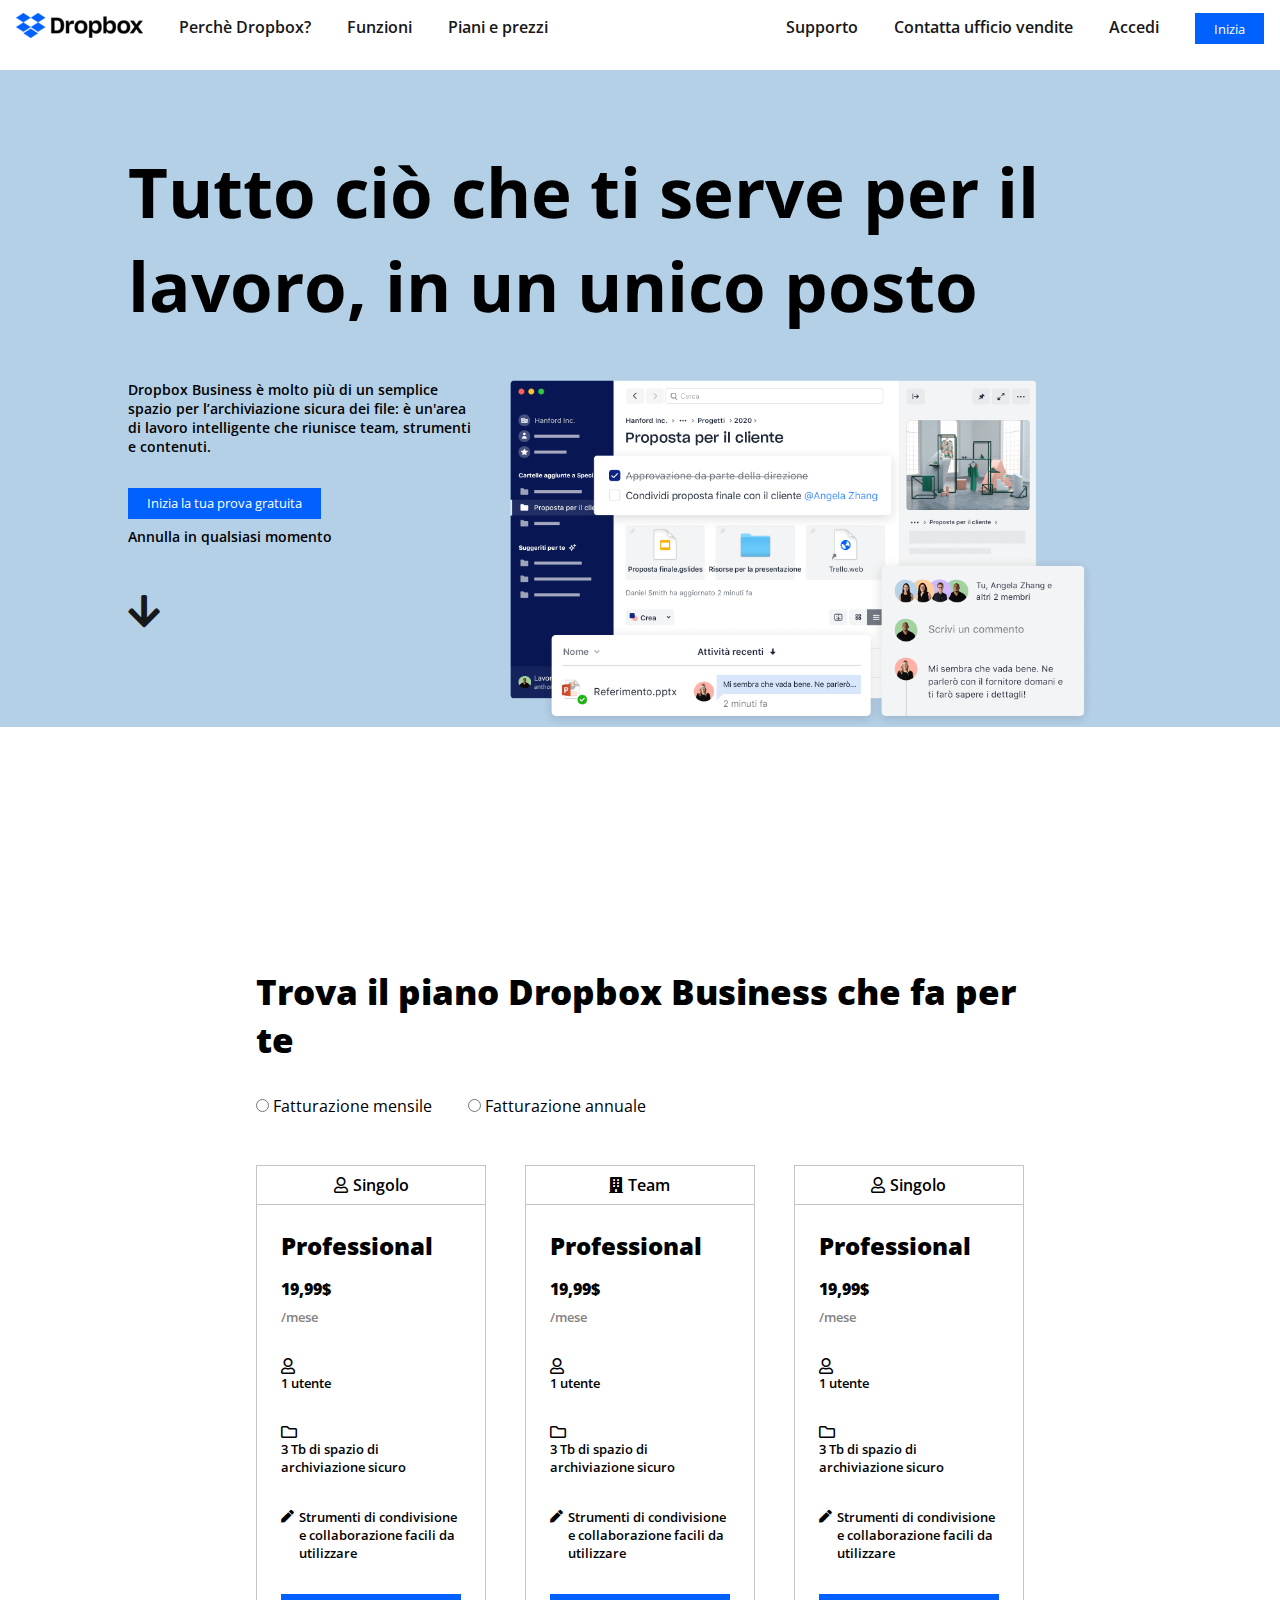
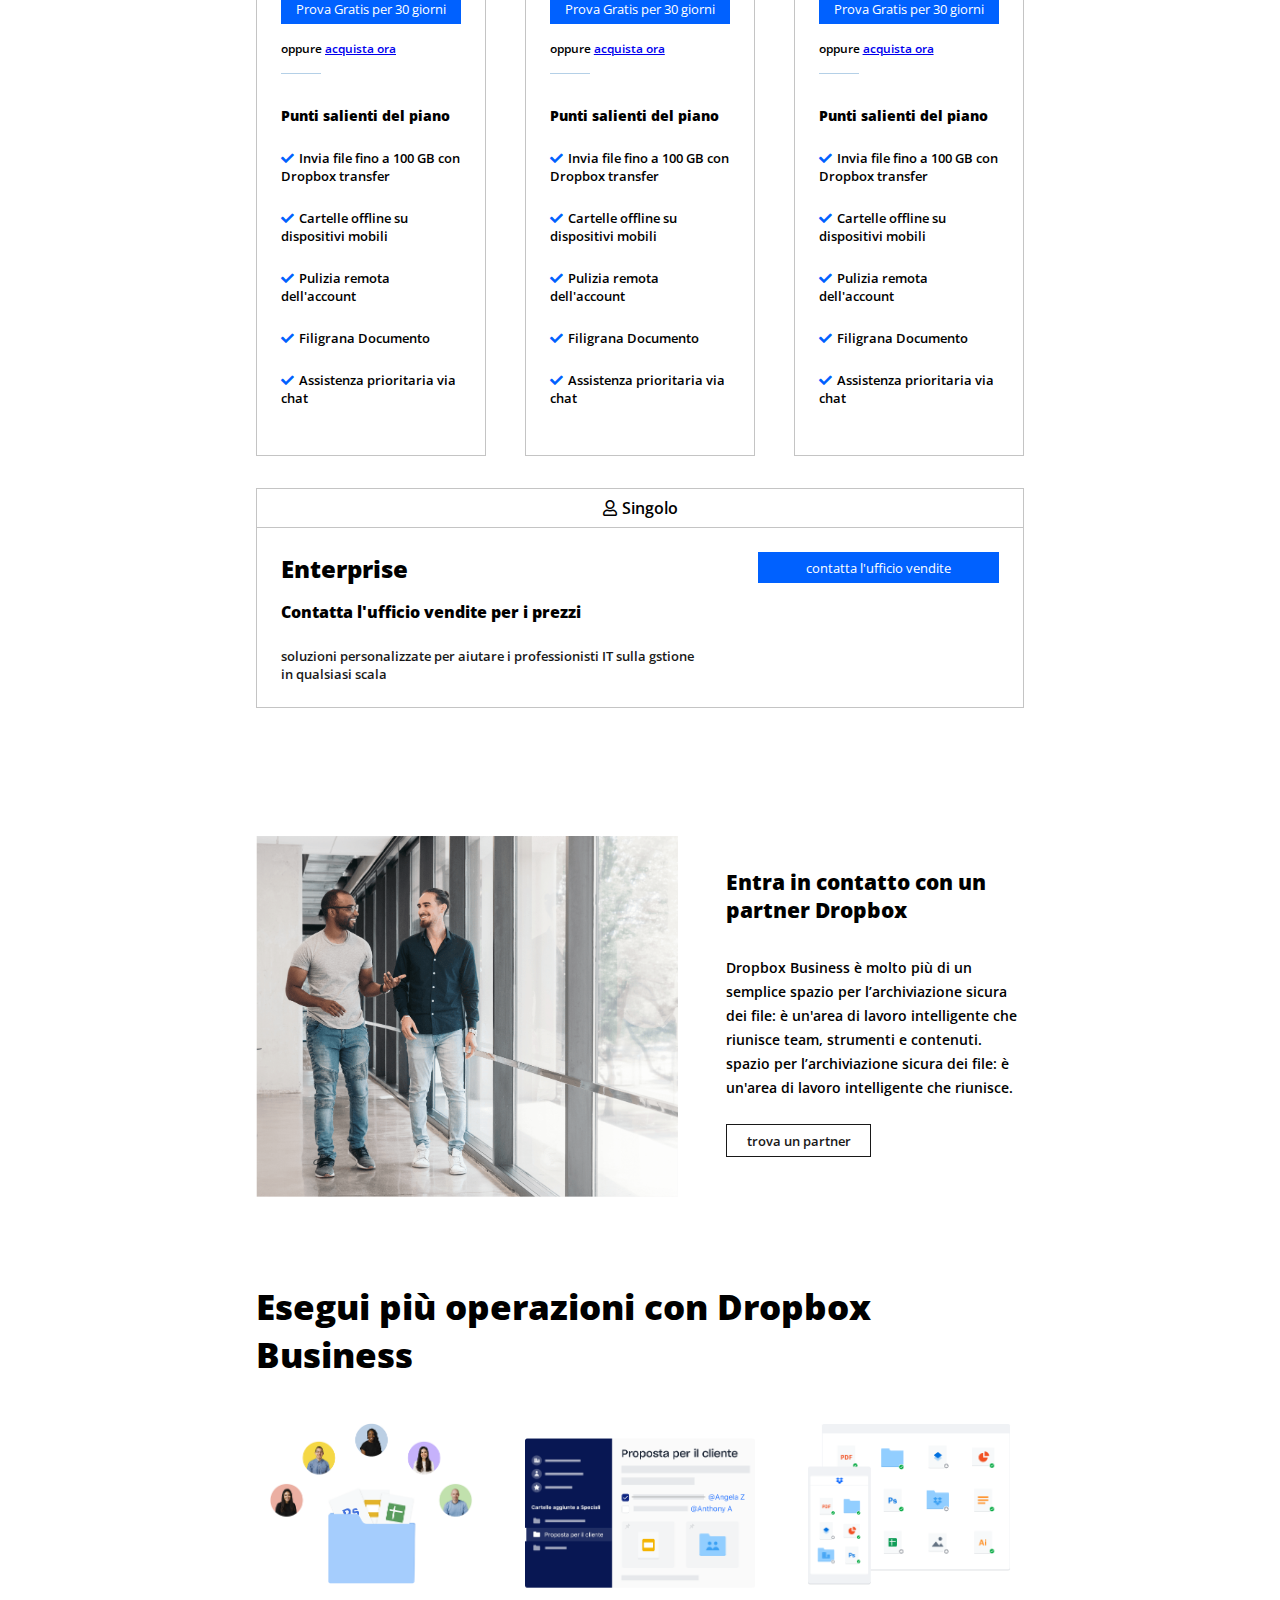
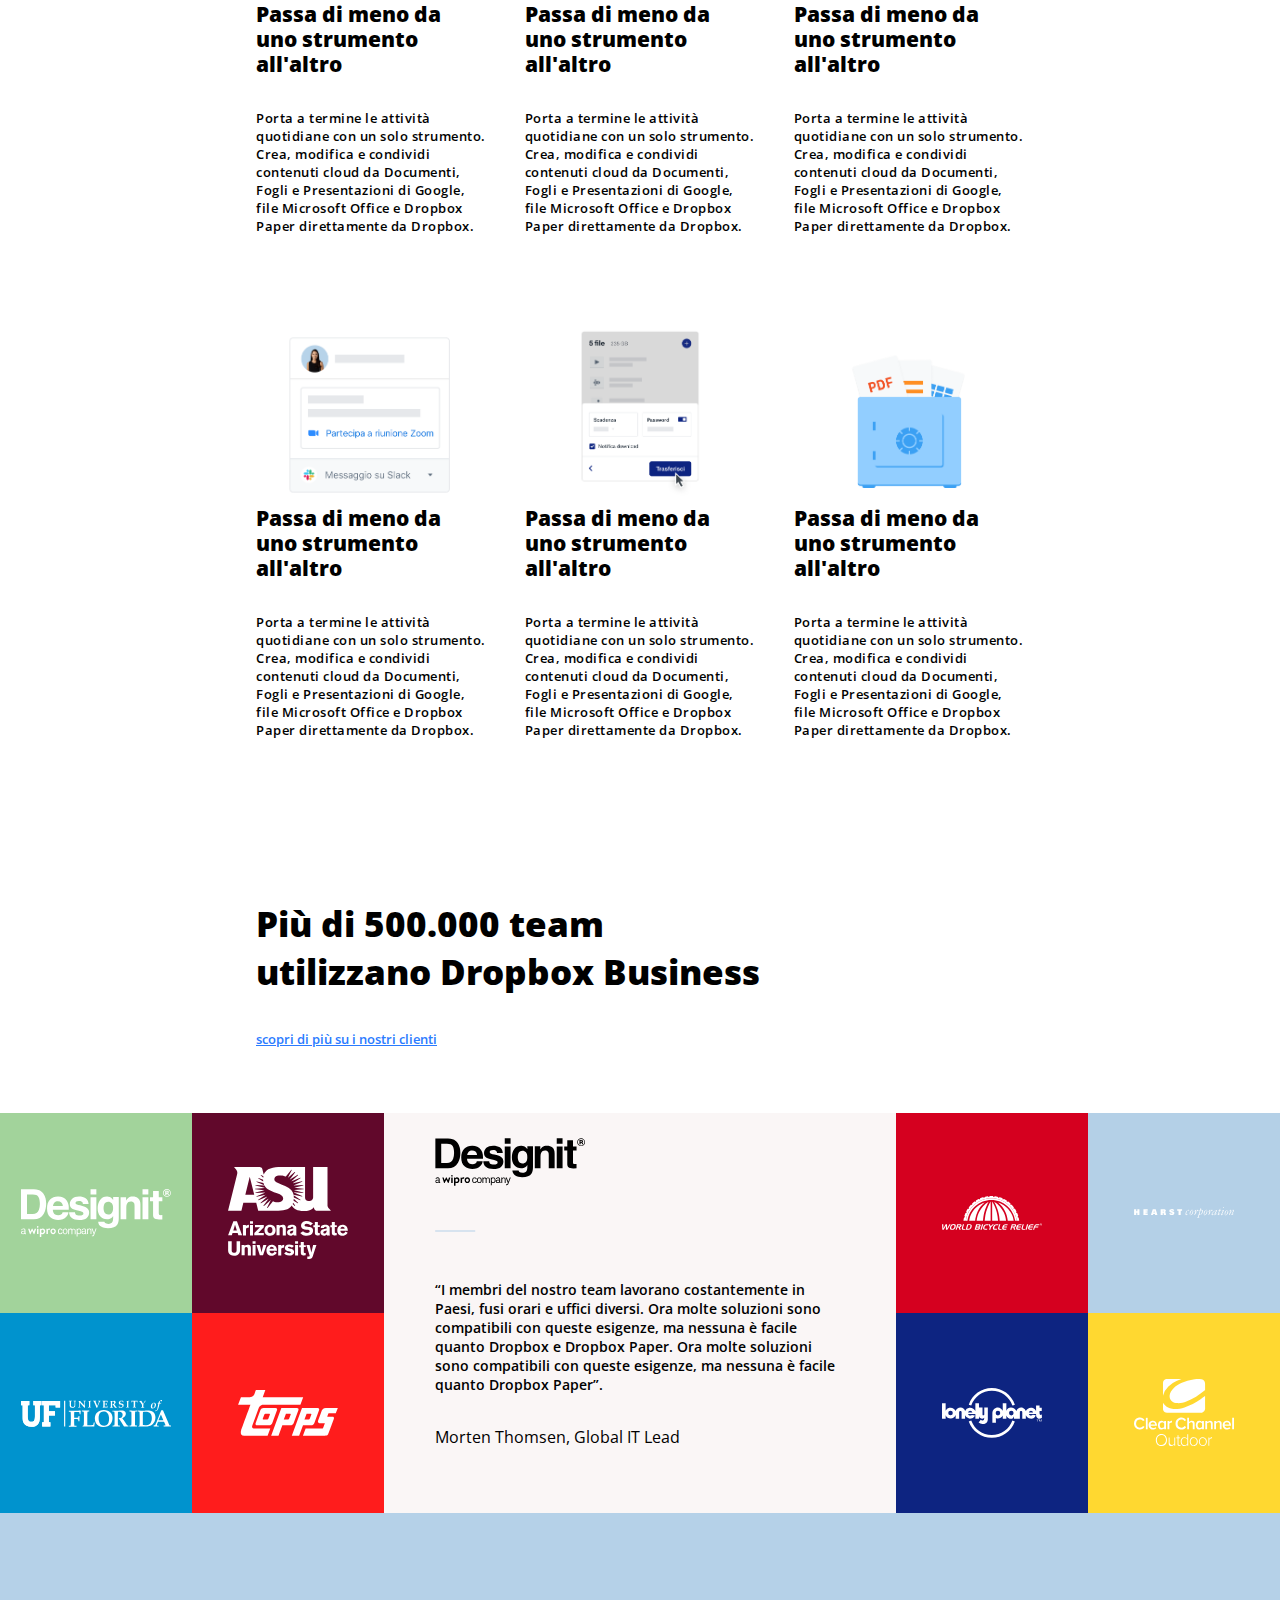
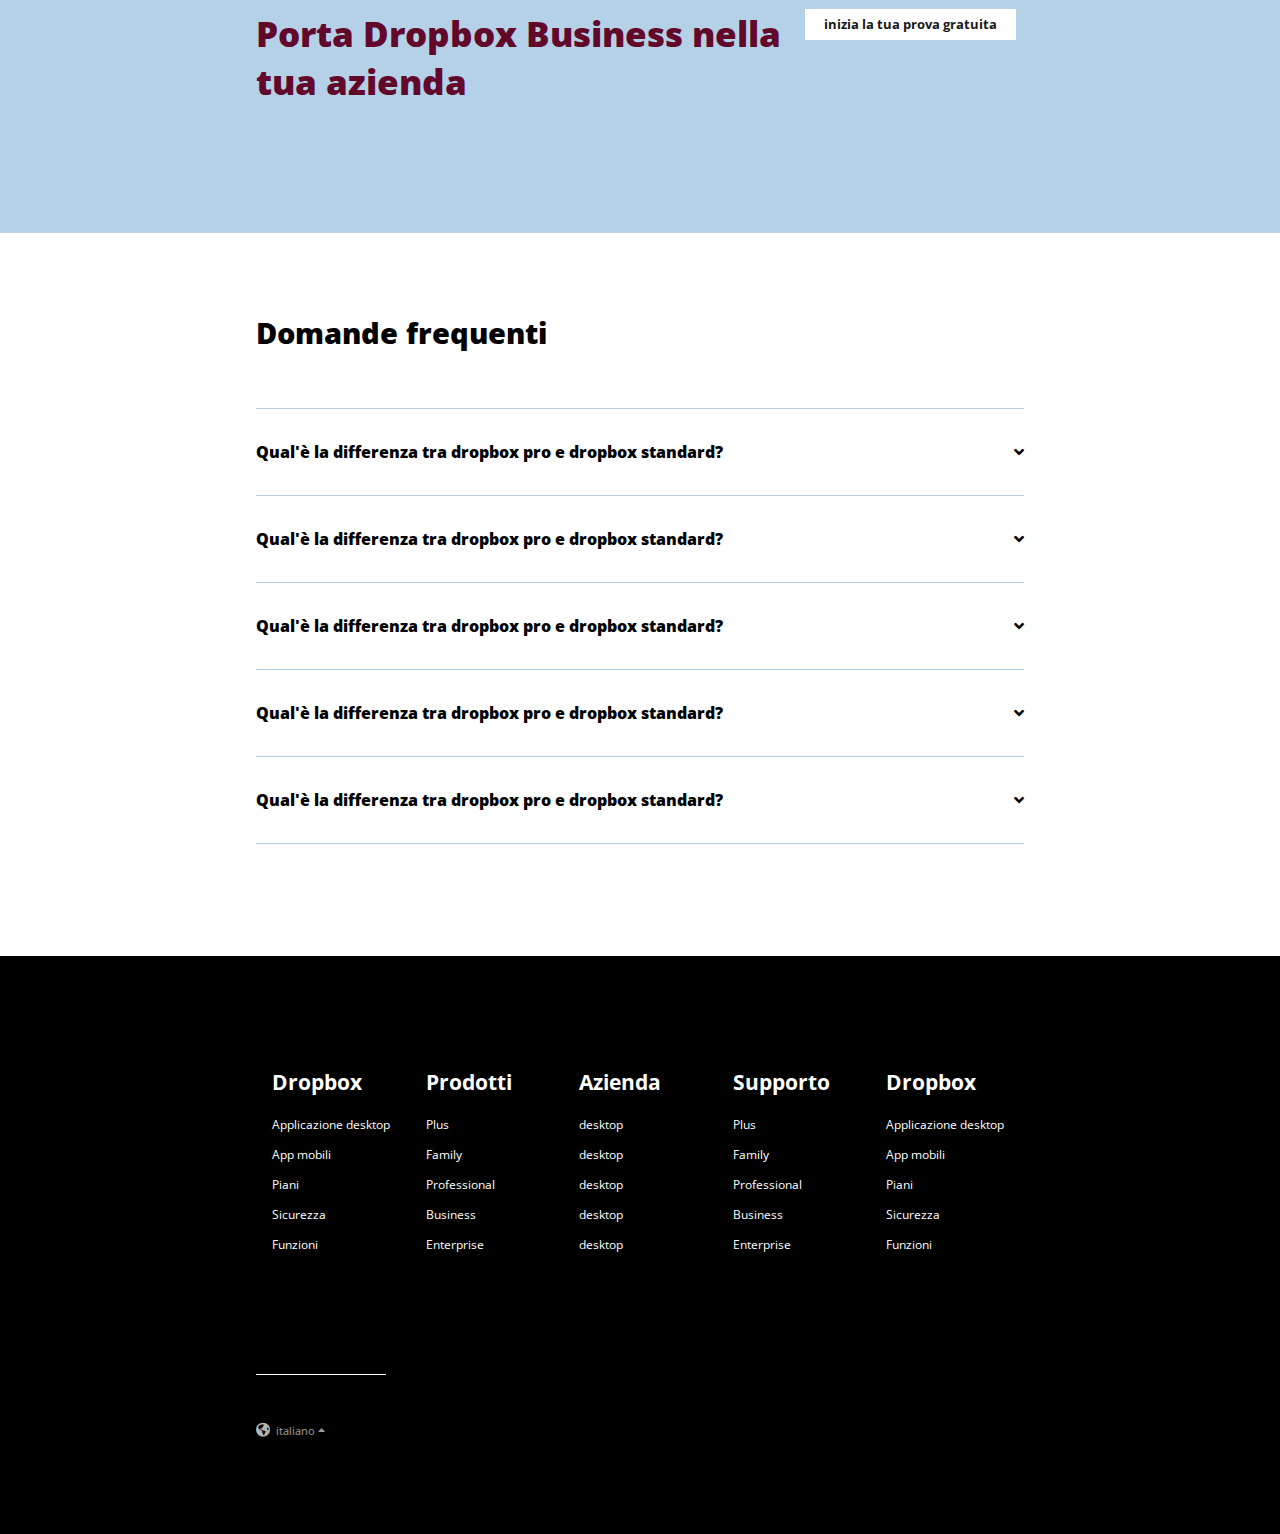
==== commit c5340ec8: "fix margin plans and buttons" ====
--- a/index.html
+++ b/index.html
@@ -16,14 +16,14 @@
 
         <div class="header_content header_content_left ">
             <div class="img_wrapper">
-                <img src="./img/logo-small.png" alt="Dropbox logo" class="logo_img">
+                <a href="index.html">  <img src="./img/logo-small.png" alt="Dropbox logo" class="logo_img"></a>
             </div>
             
 
             <nav class="sx_nav">
                 <ul>
                     <li><a href="#" class="nav_link">Perchè Dropbox?</a></li>
-                    <li><a href="#" class="nav_link">Funzioni</a></li>
+                    <li><a href="funzioni.html" class="nav_link">Funzioni</a></li>
                     <li><a href="#" class="nav_link">Piani e prezzi</a></li>
                 </ul>
             </nav>
@@ -71,9 +71,15 @@
             
 
         </div>
-         <!-- /HERO SEC -->
+         <!-- --------------HERO SEC--------------- -->
+
+
+
+
+
+
          <div id="business_plan"></div>
-         <section class="width_60 margin-top">
+         <section class="width_60 margin-top bigger_margin_top">
              <h2 class="business_title" >
                  Trova il piano Dropbox Business che fa per te
             </h2>
@@ -315,6 +321,7 @@
                 </div>
             </div>
          </section>
+         <!---------------- BUSINESS PLAN ----------- -->
 
 
          <section class="width_60 operations">
@@ -362,10 +369,19 @@
 
          </section>
 
-         <section class="width_60 teams margin-top">
+         <!---------------- OPERATIONS ----------- -->
+
+
+
+         <div class="width_60 teams margin-top">
              <h2 class="business_title">Più di 500.000 team utilizzano Dropbox Business</h2>
              <a href="#" class="find_more">scopri di più su i nostri clienti</a>
-         </section>
+         </div>
+
+         <!---------------- CLIENTS - call to action ----------- -->
+
+
+
          <div class="clients clearfix">
              <div class="square_big clearfix">
                  <div class="little_square squareOne"></div>
@@ -398,6 +414,14 @@
 
            
          </div>
+
+
+         <!---------------- CLIENTS - partners ----------- -->
+
+
+
+
+
          <div class="free_trail">
             <div class="width_60 clearfix">
             <h2 class="business_title float">Porta Dropbox Business nella tua azienda</h2>
@@ -409,6 +433,13 @@
             
         </div>
 
+
+        <!---------------- FREE TRAIL ----------- -->
+
+
+
+
+
         <div class="questions width_60">
             <h3 class="questions_title">Domande frequenti</h3>
 
@@ -452,9 +483,19 @@
             
         </div>
 
+         <!---------------- Q&A ----------- -->
+
+
     </main>
 
+    <!---------------- site main ----------- -->
+
+
+
+
+
     <footer id="site_footer">
+
         <div class="width_60 footer clearfix">
             <div class="footer_info float">
                 <h4>Dropbox</h4>
@@ -507,12 +548,25 @@
                 </ul>
             </div>
 
+
+
+            <!---------------- FOOTER NAVIGATION ----------- -->
+
+
+
+
+
+
+
             <div class="footer_nav float">
                 <i class="fas fa-globe-americas"></i>
                 <p class="footer_language">italiano <i class="fas fa-sort-up"></i></p>
 
             </div>
             
+
+             <!---------------- FOOTER LANGUAGE ----------- -->
+
     </footer>
     
 </body>
--- a/style.css
+++ b/style.css
@@ -95,12 +95,24 @@
 
 }
 
+.sx_nav ul li {
+    margin-left: 2rem;
+} 
+.dx_nav ul li {
+    margin-right: 2rem;
+}
 
 
 .header_content_right{
     text-align: right;
 
 }
+
+
+
+
+/* HEADER - DROPDOWN MENU/ */
+
 
 .dropdown{
     position: relative;
@@ -135,12 +147,8 @@
   }
 
 
-.sx_nav ul li {
-    margin-left: 2rem;
-} 
-.dx_nav ul li {
-    margin-right: 2rem;
-}
+/* HEADER - DROPDOWN MENU/ */
+
 
 
 .btn{
@@ -154,6 +162,12 @@
     color: white;
 }
 
+.call_to_action_try .btn{
+    width: 100%;
+    padding: .4rem 0;
+    text-align: center;
+}
+
 /********************
 HEADER 
 *******************/
@@ -243,7 +257,13 @@
     margin-top: 10rem;
 }
 
-
+.bigger_margin_top{
+    margin-top:15rem;
+}
+
+.padding-top{
+    padding-top: 10rem;
+}
 .business_title{
     font-size:2.2rem;
     font-weight: 800;
@@ -283,9 +303,6 @@
 .business_plan_quantity p{
     font-weight: 600;
 }
-
-
-
 
 
 .business_plan_type{
@@ -412,6 +429,9 @@
 
 .partners{
     margin-top: 8rem;
+}
+.partners_funzioni{
+    margin-top:0rem;
 }
 
 .partner_img {
@@ -777,4 +797,42 @@
     border-top: 1px solid white;
     padding-top: 3rem;
     margin-top: 6rem;
+}
+
+
+/* FUNZIONI PAGE */
+
+.funzioni_page{
+    background-color: #ceb4ff;
+
+    padding-bottom: 5rem;
+}
+
+.funzioni_page .partner_content{
+    padding-left: 0;
+    width:50%;
+    margin-right: 10%;
+}
+
+.funzioni_page .partner_content h1{
+    color: #61082b;
+    font-size: 3rem;
+    margin-bottom: 3rem;
+}
+.funzioni_page .partner_img{
+    width: 40%;
+}
+.funzioni_page .btn_modifier_light{
+    border: none;
+}
+
+.funzioni-sec{
+    margin-bottom: 2rem;
+}
+
+.funzioni-sec  h3{
+
+    margin-bottom: 3rem;
+
+
 }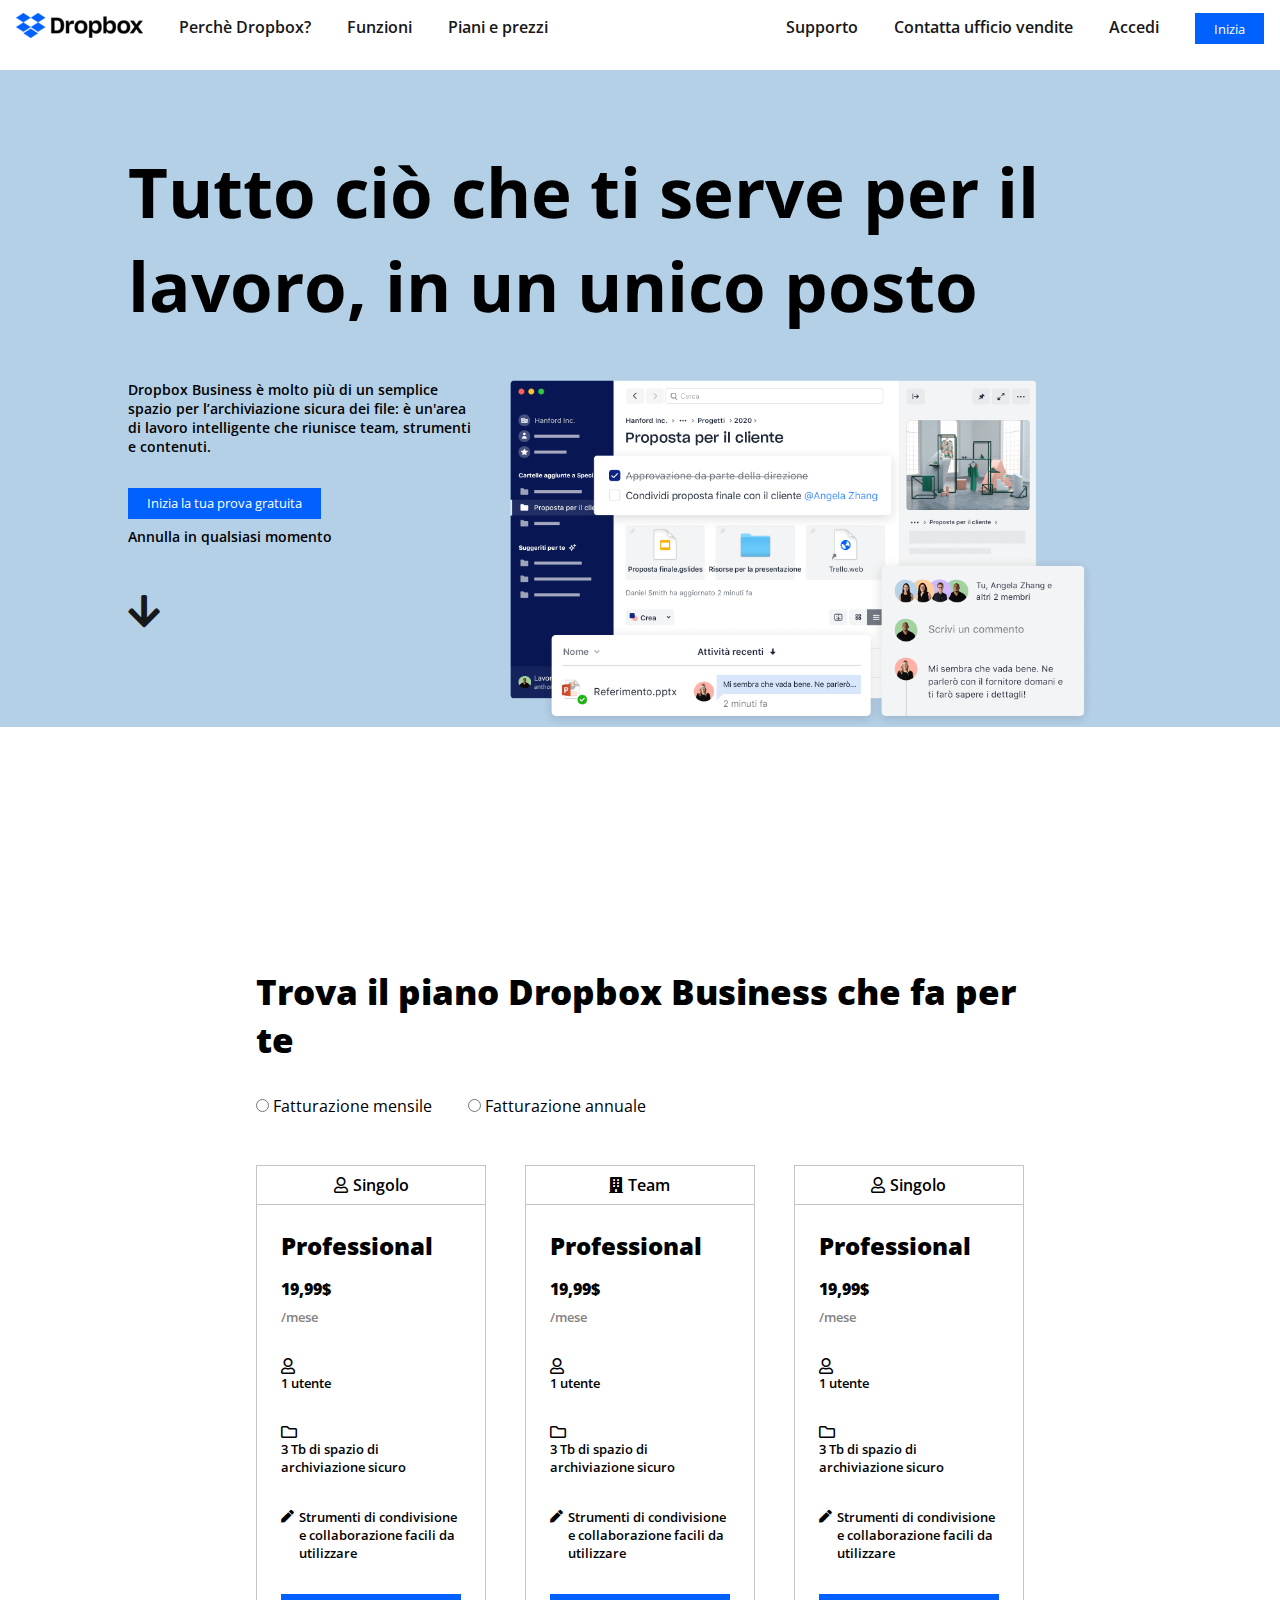
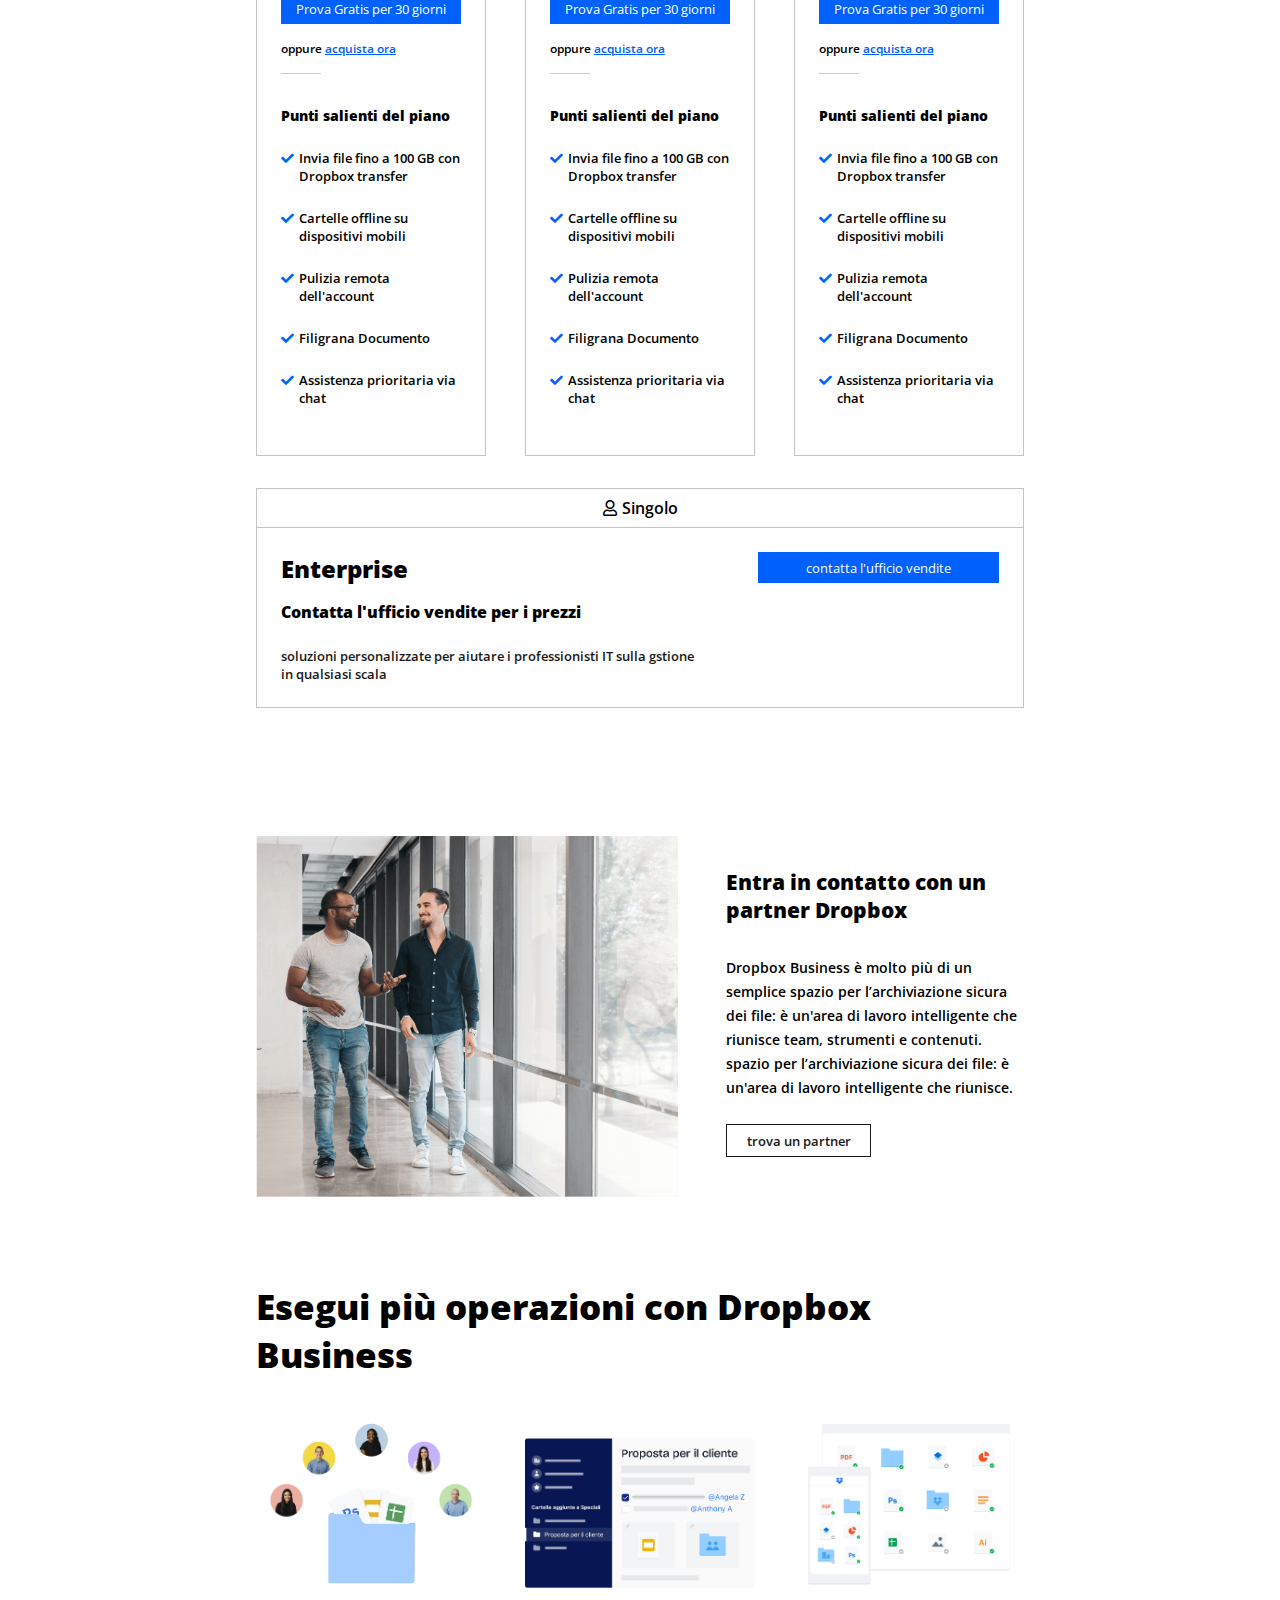
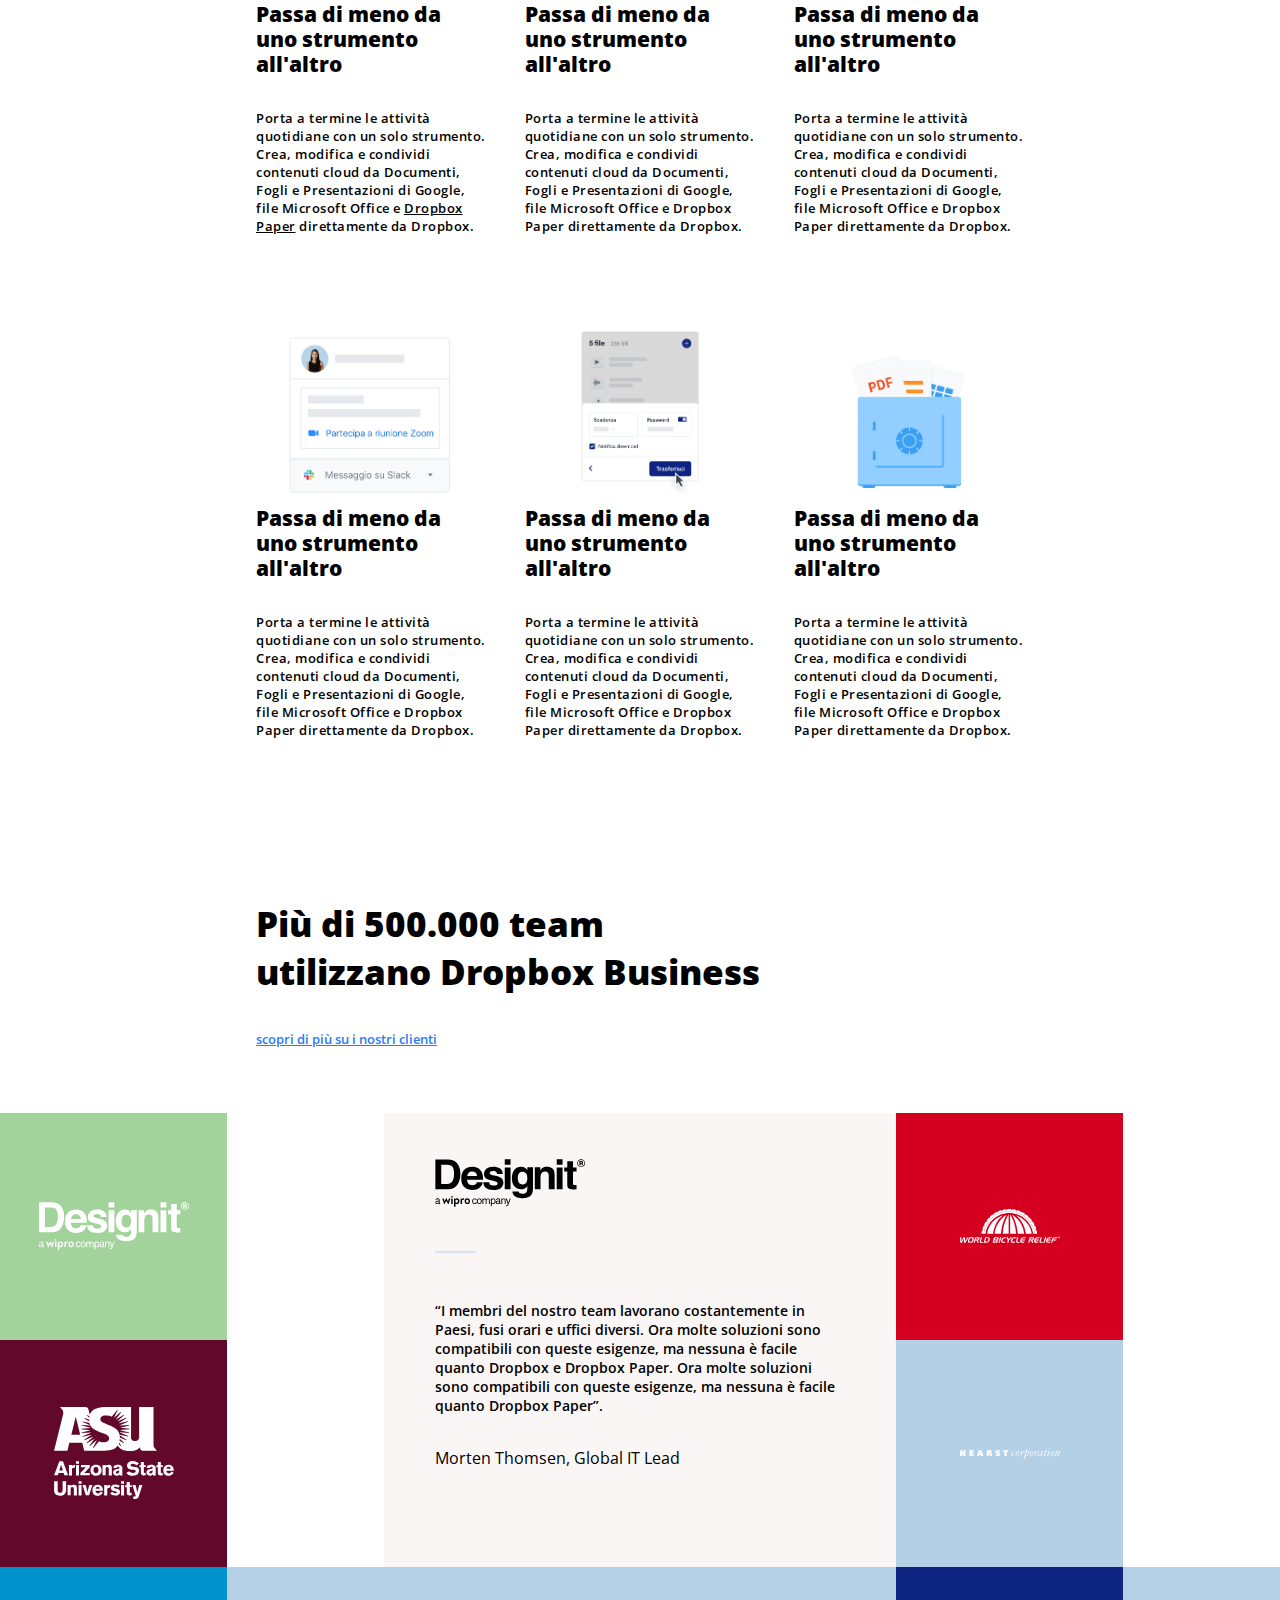
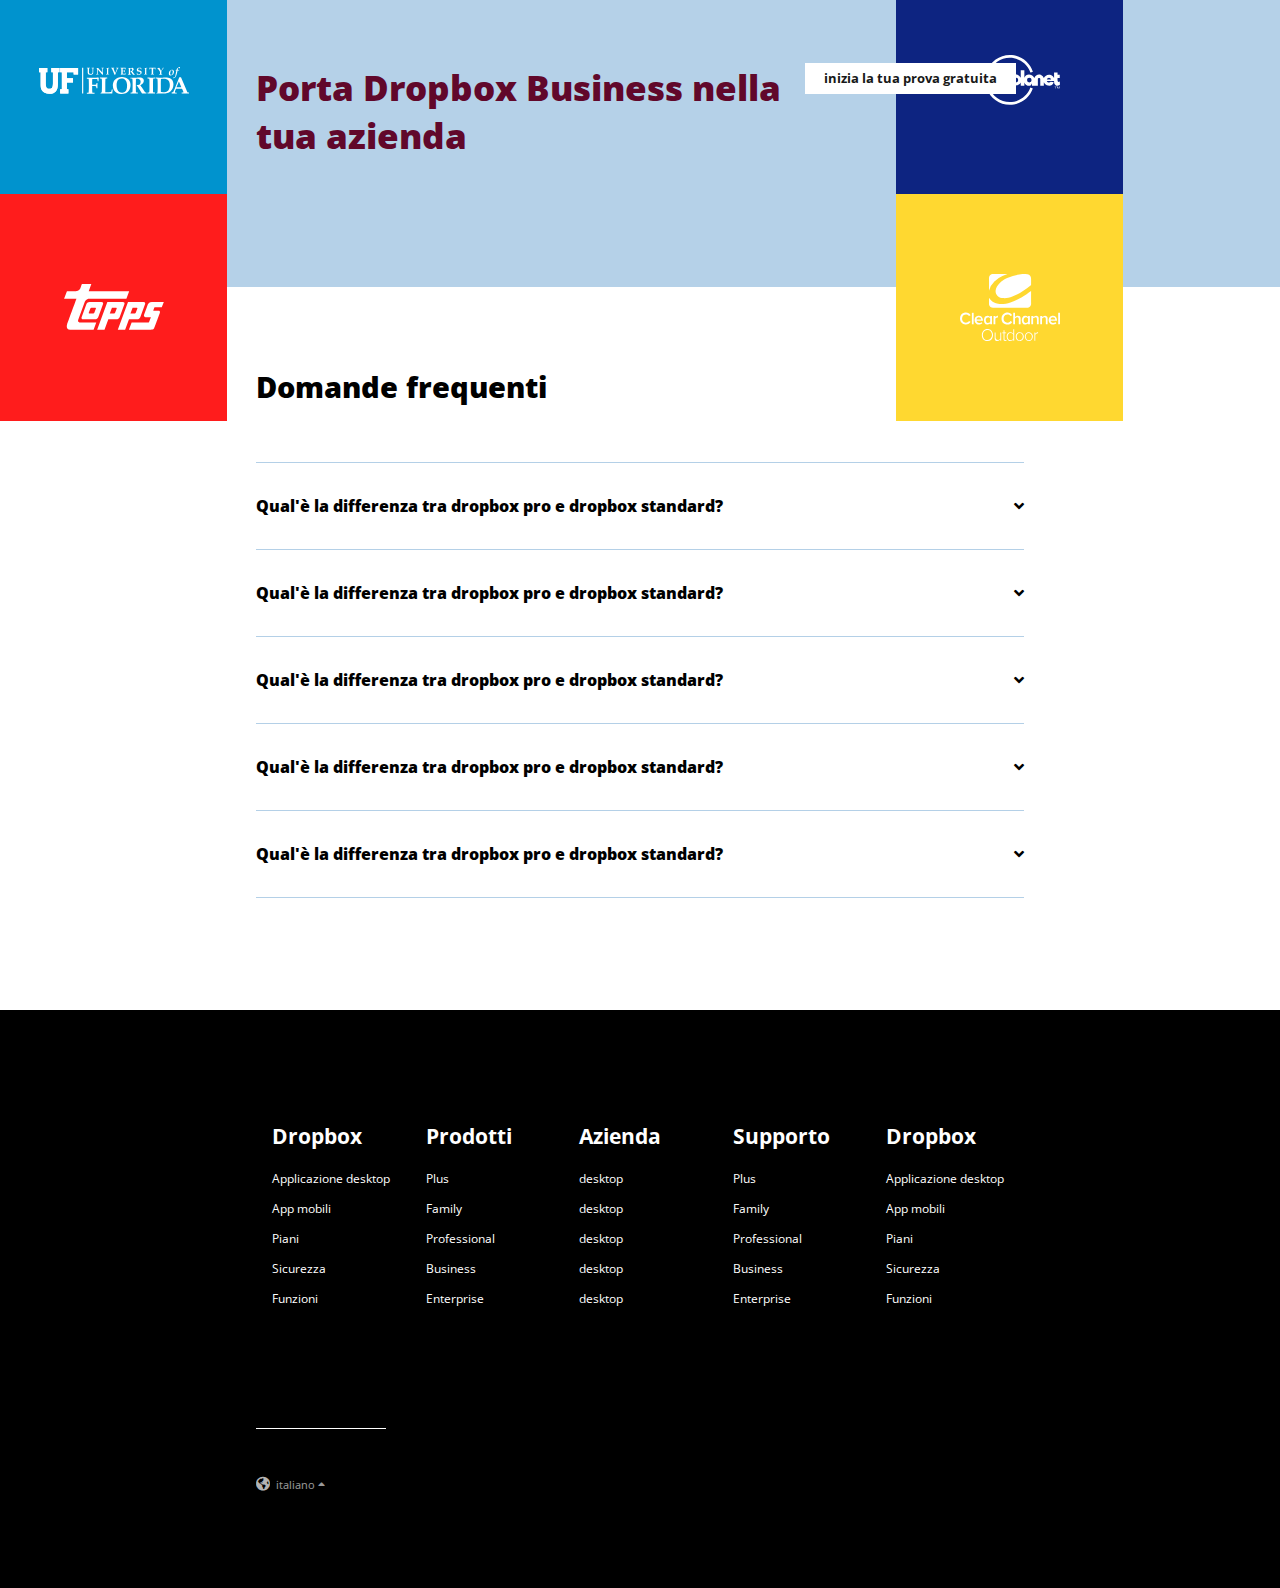
==== commit 687b8ed5: "square box clients ec" ====
--- a/index.html
+++ b/index.html
@@ -133,7 +133,7 @@
 
                                             <div class="call_to_action_try">
                                                 <a href="#" class="btn">Prova Gratis per 30 giorni</a>
-                                                <p>oppure <a href="#">acquista ora</a> </p>
+                                                <p>oppure <a href="#" class="buy_now">acquista ora</a> </p>
     
                                             </div>
 
@@ -146,11 +146,11 @@
                                     <div class="main_points">
                                         <h5>Punti salienti del piano</h5>
                                         <ul>
-                                            <li><i class="fas fa-check icon_margin_right"></i>Invia file fino a 100 GB con Dropbox transfer</li>
-                                            <li><i class="fas fa-check icon_margin_right"></i>Cartelle offline su dispositivi mobili</li>
-                                            <li><i class="fas fa-check icon_margin_right"></i>Pulizia remota dell'account</li>
-                                            <li><i class="fas fa-check icon_margin_right"></i>Filigrana Documento</li>
-                                            <li><i class="fas fa-check icon_margin_right"></i>Assistenza prioritaria via chat</li>
+                                            <li class="clearfix"><i class="fas fa-check icon_margin_right float"></i><p class="float">Invia file fino a 100 GB con Dropbox transfer</p></li>
+                                    <li class="clearfix"><i class="fas fa-check icon_margin_right float"></i><p class="float">Cartelle offline su dispositivi mobili</p></li>
+                                    <li class="clearfix"><i class="fas fa-check icon_margin_right float"></i><p class="float">Pulizia remota dell'account</p></li>
+                                    <li class="clearfix"><i class="fas fa-check icon_margin_right float"></i><p class="float">Filigrana Documento</p></li>
+                                    <li class="clearfix"><i class="fas fa-check icon_margin_right float"></i><p class="float">Assistenza prioritaria via chat</p></li>
                                         </ul>
                                     </div>
                                 </div>
@@ -197,7 +197,7 @@
 
                                         <div class="call_to_action_try">
                                             <a href="#" class="btn">Prova Gratis per 30 giorni</a>
-                                            <p>oppure <a href="#">acquista ora</a> </p>
+                                            <p>oppure <a href="#" class="buy_now">acquista ora</a> </p>
 
                                         </div>
 
@@ -210,11 +210,11 @@
                                 <div class="main_points">
                                     <h5>Punti salienti del piano</h5>
                                     <ul>
-                                        <li><i class="fas fa-check icon_margin_right"></i>Invia file fino a 100 GB con Dropbox transfer</li>
-                                        <li><i class="fas fa-check icon_margin_right"></i>Cartelle offline su dispositivi mobili</li>
-                                        <li><i class="fas fa-check icon_margin_right"></i>Pulizia remota dell'account</li>
-                                        <li><i class="fas fa-check icon_margin_right"></i>Filigrana Documento</li>
-                                        <li><i class="fas fa-check icon_margin_right"></i>Assistenza prioritaria via chat</li>
+                                        <li class="clearfix"><i class="fas fa-check icon_margin_right float"></i><p class="float">Invia file fino a 100 GB con Dropbox transfer</p></li>
+                                    <li class="clearfix"><i class="fas fa-check icon_margin_right float"></i><p class="float">Cartelle offline su dispositivi mobili</p></li>
+                                    <li class="clearfix"><i class="fas fa-check icon_margin_right float"></i><p class="float">Pulizia remota dell'account</p></li>
+                                    <li class="clearfix"><i class="fas fa-check icon_margin_right float"></i><p class="float">Filigrana Documento</p></li>
+                                    <li class="clearfix"><i class="fas fa-check icon_margin_right float"></i><p class="float">Assistenza prioritaria via chat</p></li>
                                     </ul>
                                 </div>
                             </div>
@@ -263,7 +263,7 @@
 
                                     <div class="call_to_action_try">
                                         <a href="#" class="btn">Prova Gratis per 30 giorni</a>
-                                        <p>oppure <a href="#">acquista ora</a> </p>
+                                        <p>oppure <a href="#" class="buy_now">acquista ora</a> </p>
 
                                     </div>
 
@@ -276,11 +276,11 @@
                             <div class="main_points">
                                 <h5>Punti salienti del piano</h5>
                                 <ul>
-                                    <li><i class="fas fa-check icon_margin_right"></i>Invia file fino a 100 GB con Dropbox transfer</li>
-                                    <li><i class="fas fa-check icon_margin_right"></i>Cartelle offline su dispositivi mobili</li>
-                                    <li><i class="fas fa-check icon_margin_right"></i>Pulizia remota dell'account</li>
-                                    <li><i class="fas fa-check icon_margin_right"></i>Filigrana Documento</li>
-                                    <li><i class="fas fa-check icon_margin_right"></i>Assistenza prioritaria via chat</li>
+                                    <li class="clearfix"><i class="fas fa-check icon_margin_right float"></i><p class="float">Invia file fino a 100 GB con Dropbox transfer</p></li>
+                                    <li class="clearfix"><i class="fas fa-check icon_margin_right float"></i><p class="float">Cartelle offline su dispositivi mobili</p></li>
+                                    <li class="clearfix"><i class="fas fa-check icon_margin_right float"></i><p class="float">Pulizia remota dell'account</p></li>
+                                    <li class="clearfix"><i class="fas fa-check icon_margin_right float"></i><p class="float">Filigrana Documento</p></li>
+                                    <li class="clearfix"><i class="fas fa-check icon_margin_right float"></i><p class="float">Assistenza prioritaria via chat</p></li>
                                 </ul>
                             </div>
                         </div>
@@ -330,7 +330,7 @@
                  <div class="ops_col float">
                         <img src="./img/business-feature-switching-tools.png" alt="business-feature-coordinate">
                         <h3>Passa di meno da uno strumento all'altro</h3>
-                        <p>Porta a termine le attività quotidiane con un solo strumento. Crea, modifica e condividi contenuti cloud da Documenti, Fogli e Presentazioni di Google, file Microsoft Office e Dropbox Paper direttamente da Dropbox.
+                        <p>Porta a termine le attività quotidiane con un solo strumento. Crea, modifica e condividi contenuti cloud da Documenti, Fogli e Presentazioni di Google, file Microsoft Office e <span class="underline">Dropbox Paper</span> direttamente da Dropbox.
                         </p>
                  </div>
                  <div class="ops_col ops_col_center float">
--- a/style.css
+++ b/style.css
@@ -21,6 +21,11 @@
     box-shadow: 0px 8px 16px 0px rgba(0,0,0,0.2);
 
 }
+.underline{text-decoration: underline;
+
+}
+
+
 
 /********************
 HEADER 
@@ -291,6 +296,13 @@
 
 .center{margin:0 5%}
 
+
+.buy_now{
+    color: #0061ff;
+}
+
+
+
 .business_plan_quantity{
     padding:.5rem;
     border-bottom: 1px solid rgb(196, 196, 196);
@@ -412,14 +424,23 @@
     font-size:.8rem;
     font-weight: 600;
     margin-bottom: 1.5rem;
+ 
+}
+
+.main_points ul li p{
+    display: inline-block;
 }
 
 .fa-check{
     color: #0061ff;
     font-size: .8rem;
-}
-
-
+    display: inline-block;
+}
+
+.fa-check::before{
+   vertical-align: sub;
+
+}
 
 /* 
 
@@ -537,13 +558,14 @@
 
 .clients{
     margin-top: 4rem;
-}
+    width: 100%;
+    height:454px; }
 
 
  .square_big, .rectangle{
      float: left;
-     height: 400px;
- }
+     height:100% }
+
  .square_big{width:30%;
 }
 
@@ -564,7 +586,7 @@
 }
 
 .quote::before{
-    content: '';
+   content: '';
    display: block;
    width: 40px;
    height: 1px;
@@ -585,9 +607,9 @@
 
 
 .little_square{
-width:50%;
+width:227px;
+height: 50%;
 float: left;
-height: 50%;
 background-repeat: no-repeat;
 background-size: 100px;
 background-position: center;}
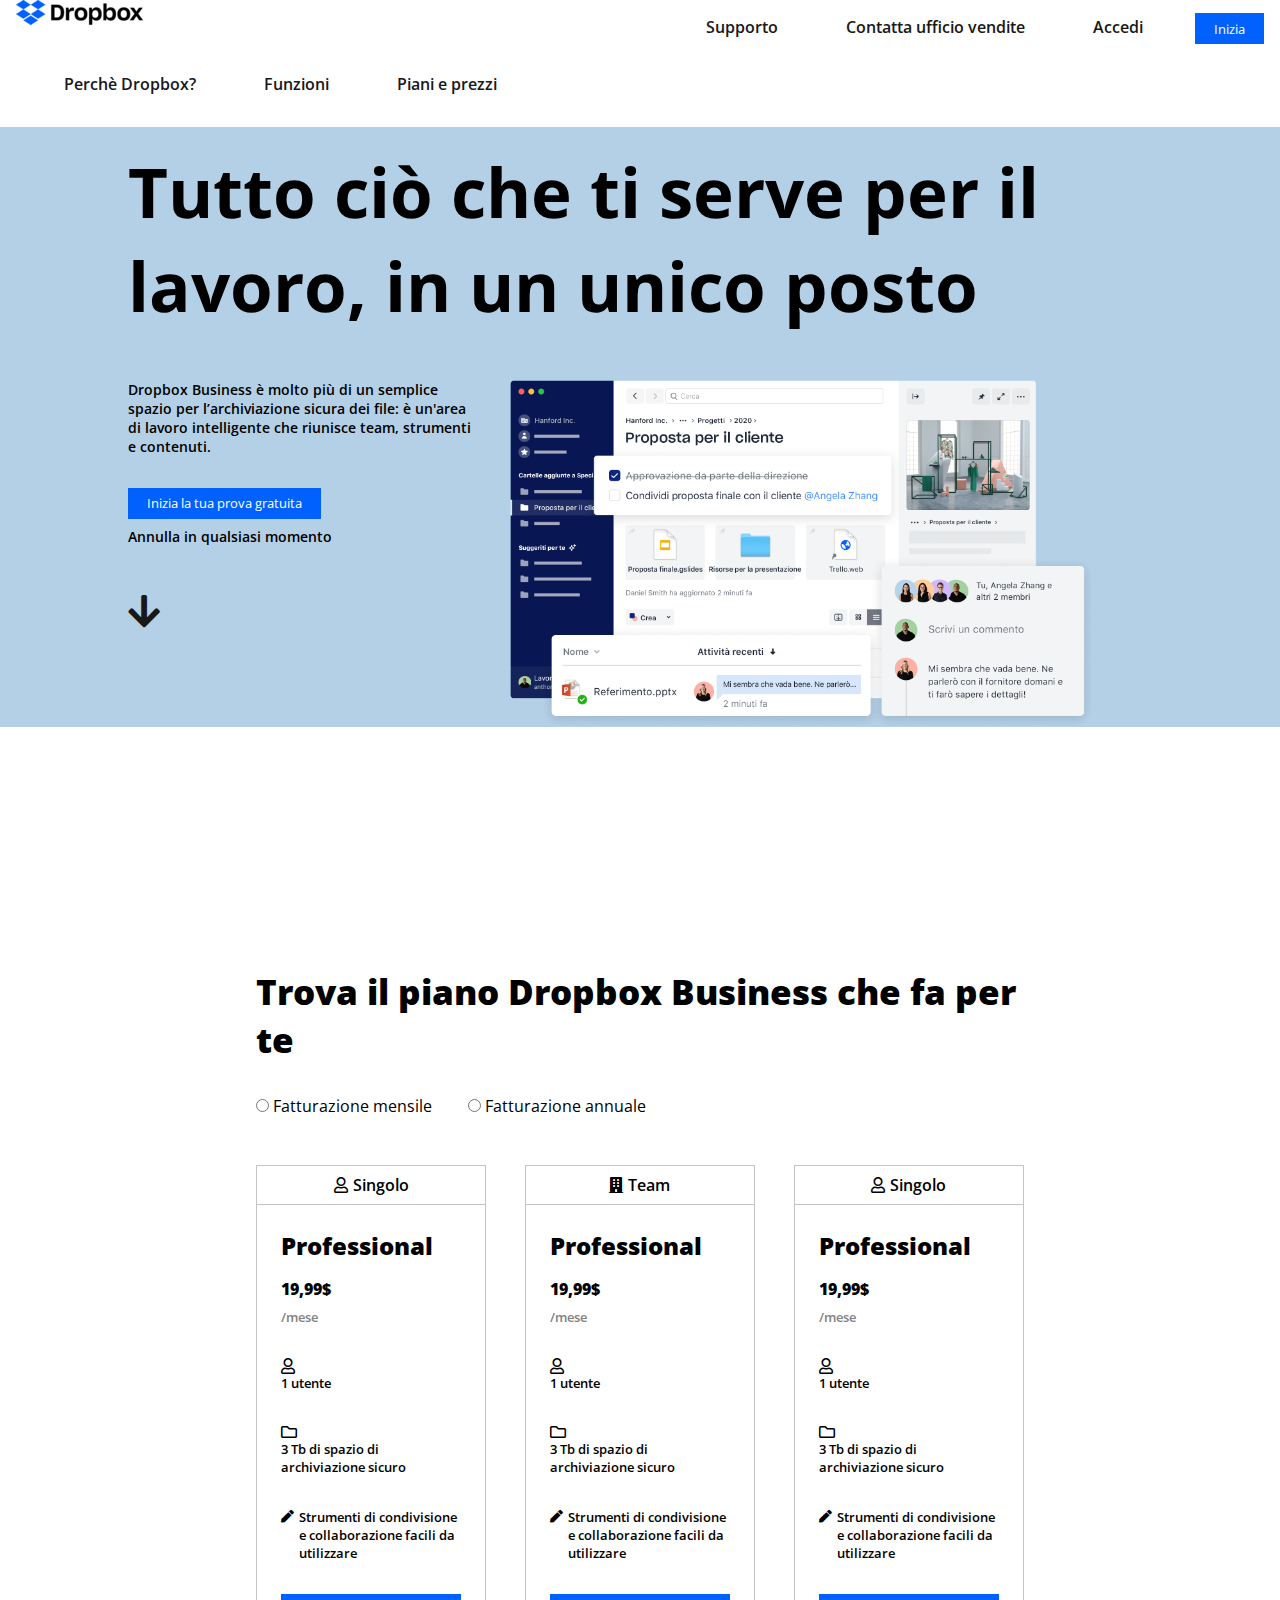
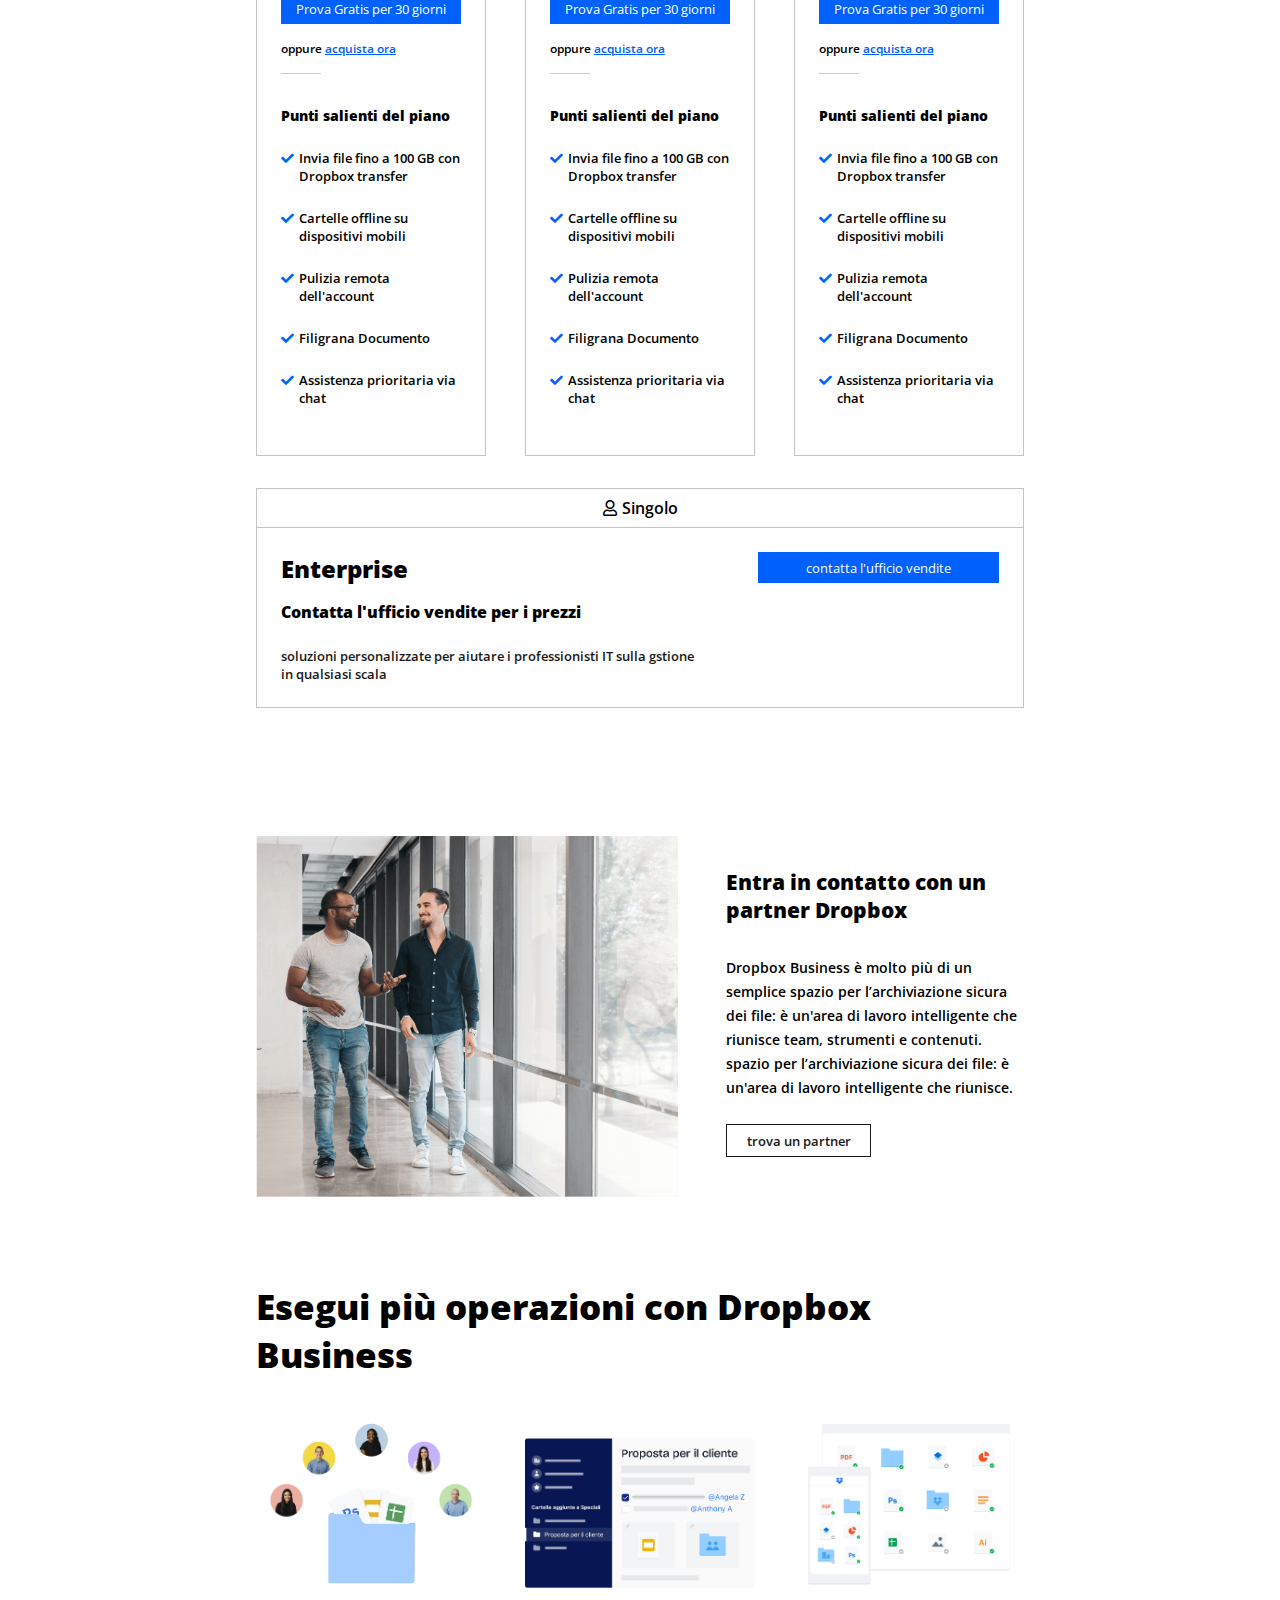
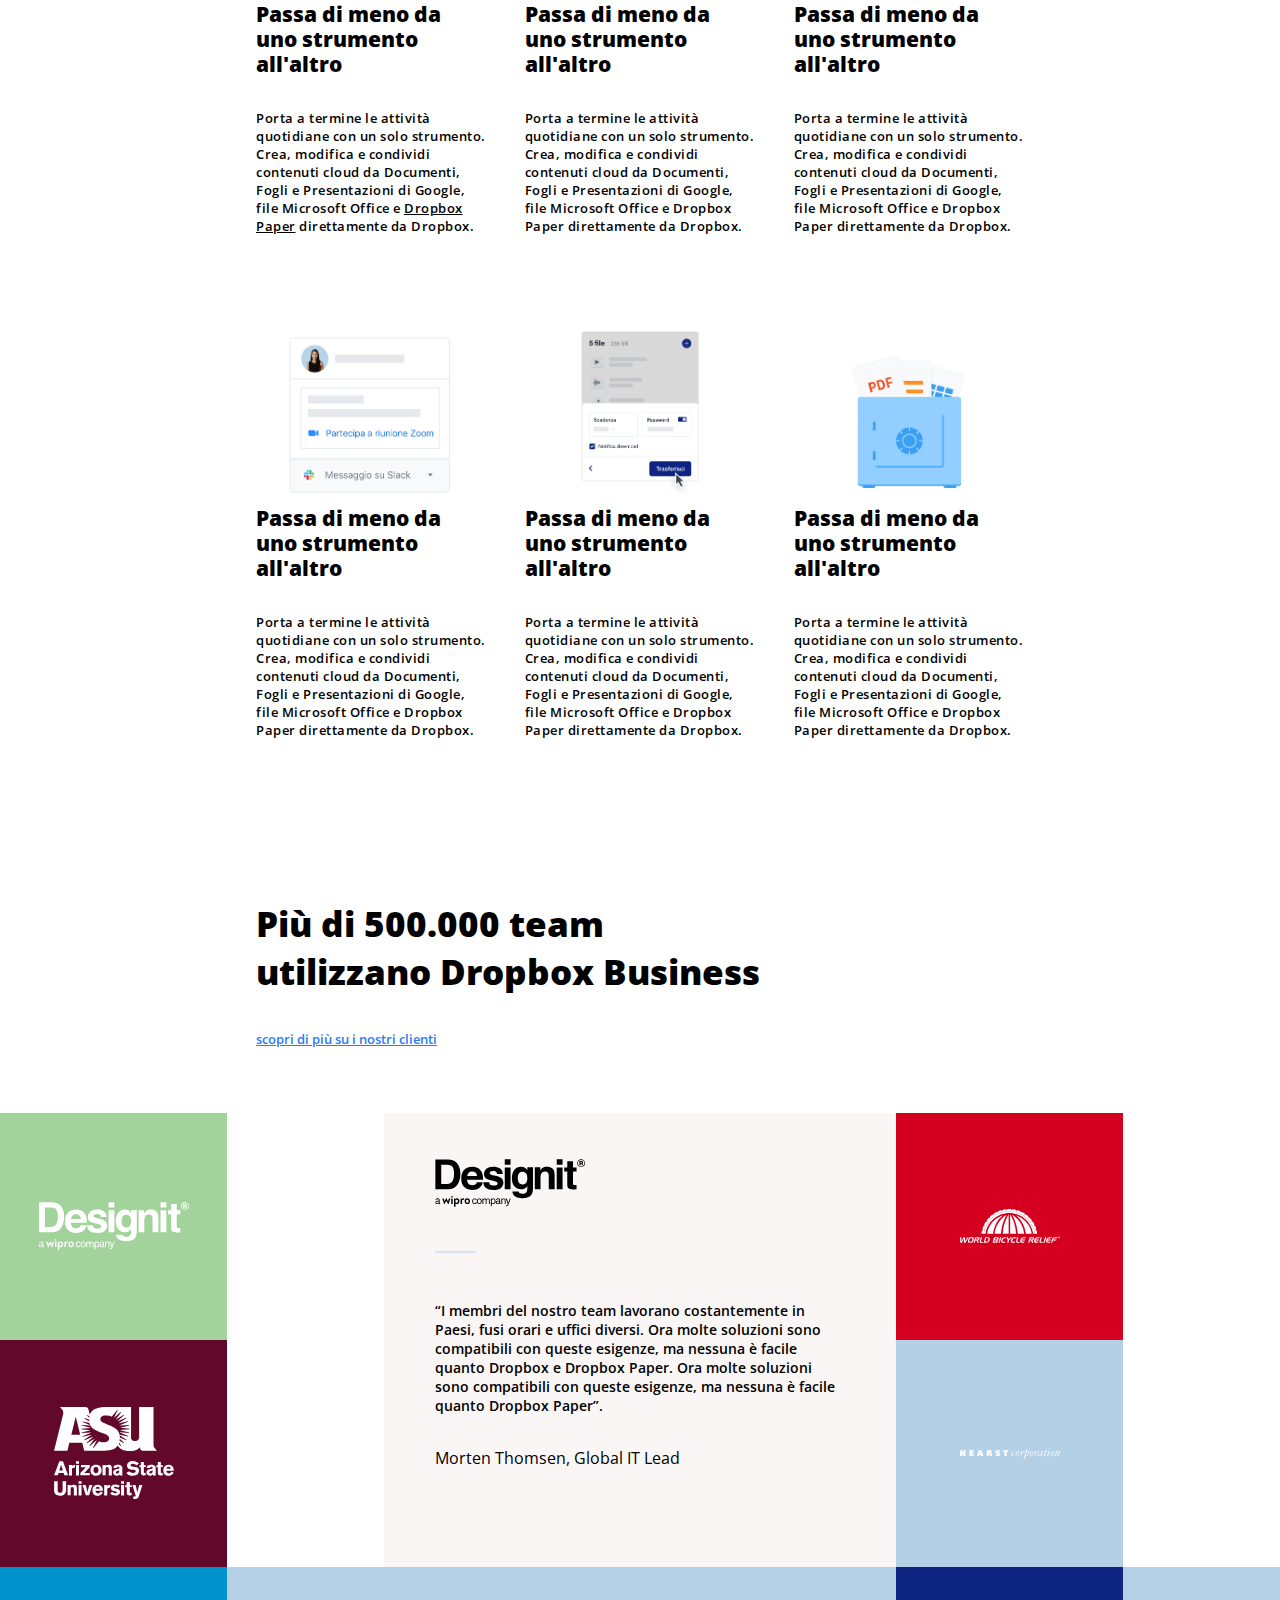
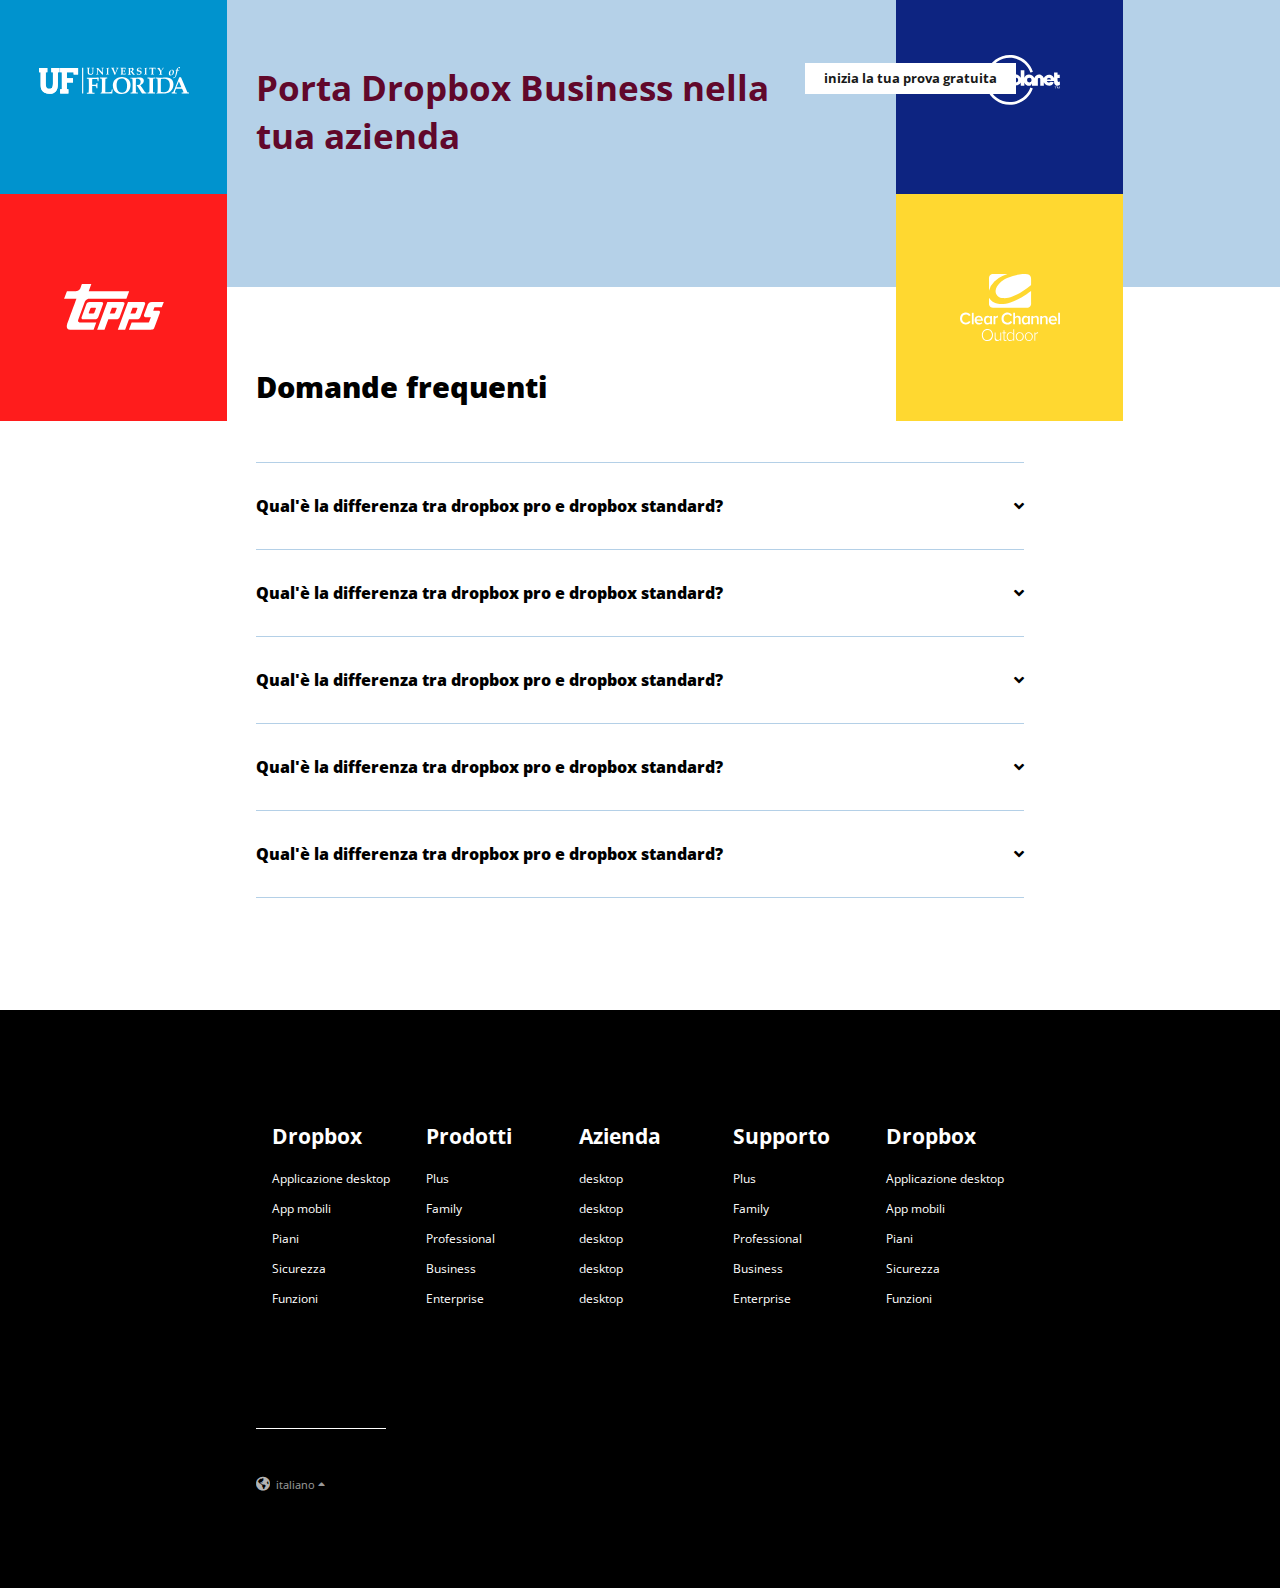
==== commit e2653deb: "add storieClienti link" ====
--- a/index.html
+++ b/index.html
@@ -22,7 +22,14 @@
 
             <nav class="sx_nav">
                 <ul>
-                    <li><a href="#" class="nav_link">Perchè Dropbox?</a></li>
+                    <li class="dropdown">
+                        <a href="#" class="nav_link dropbtn">Perchè Dropbox?</a>
+                        <div class="dropdown-content">
+                            <a href="storie">Storie di clienti</a>
+                            <a href="#">Link 2</a>
+                            <a href="#">Link 3</a>
+                          </div>
+                    </li>
                     <li><a href="funzioni.html" class="nav_link">Funzioni</a></li>
                     <li><a href="#" class="nav_link">Piani e prezzi</a></li>
                 </ul>
@@ -35,7 +42,7 @@
                     <li class="dropdown">
                         <a href="#" class="nav_link dropbtn">Supporto</a>
                         <div class="dropdown-content">
-                            <a href="#">Link 1</a>
+                            <a href="#">Centro assistenza</a>
                             <a href="#">Link 2</a>
                             <a href="#">Link 3</a>
                           </div>
--- a/style.css
+++ b/style.css
@@ -34,6 +34,8 @@
 #site_header{
     padding:0 1rem;
     position: fixed;
+    top: 0;
+    left: 0;
     z-index: 10000000;
     width: 100%;
     background-color: white;
@@ -76,8 +78,9 @@
 }
 
 #site_header ul li{
-    padding-top: 1rem;
-    padding-bottom: 2rem;
+    padding: 1rem 1rem 2rem;
+   
+
     transition: all 200ms;
 }
 
@@ -90,7 +93,9 @@
     box-shadow:#181818 0px 2px 0px;
 }
 
-
+.dropdown:hover{
+    background-color:#f2eee8;
+}
 
 
 
@@ -117,6 +122,7 @@
 
 
 /* HEADER - DROPDOWN MENU/ */
+
 
 
 .dropdown{
@@ -128,9 +134,8 @@
     position: absolute;
     top:100%;
     left: 0;
-    background-color: white;
-    min-width: 160px;
-    box-shadow: 0px 8px 16px 0px rgba(0,0,0,0.2);
+    background-color: #f2eee8;
+    min-width: 400px;
     z-index: 1;
   }
   
@@ -143,9 +148,11 @@
     display: block;
     text-align: left;
     font-weight: 400;
+    transition: all 250ms;
+    font-size: .8rem;
   }
   
-  .dropdown-content a:hover {background-color: #f1f1f1;}
+  .dropdown-content a:hover {background-color: #d6cacada;}
 
   .dropdown:hover .dropdown-content {
     display: block;
@@ -275,6 +282,27 @@
     margin-bottom: 2rem;
 }
 
+.checkmark {
+    position: absolute;
+    top: 0;
+    left: 0;
+    height: 25px;
+    width: 25px;
+    background-color: #eee;
+    border-radius: 50%;
+  }
+  .container {
+    display: block;
+    position: relative;
+    padding-left: 35px;
+    margin-bottom: 12px;
+    cursor: pointer;
+    font-size: 22px;
+    -webkit-user-select: none;
+    -moz-user-select: none;
+    -ms-user-select: none;
+    user-select: none;
+  }
 
 
 .label{margin-right: 2rem;}
@@ -300,6 +328,7 @@
 .buy_now{
     color: #0061ff;
 }
+
 
 
 
@@ -679,6 +708,7 @@
 .free_trail h2{
     color: #61082b;
     width:530px;
+    font-weight: 700;
 }
 
 .free_trail_btn{
@@ -736,6 +766,7 @@
 
 .answer:hover .answer_text{
     display:block;
+    max-width: 700px;
 }
 .answer:hover .answer_title{
     margin-bottom: 1rem;
@@ -857,4 +888,19 @@
     margin-bottom: 3rem;
 
 
+}
+
+/* STORIE DI CLIENTI - page */
+
+.clients_page .hero_sec{
+    background-image: url(./img/dropbox_img.jpg);
+    background-repeat: no-repeat;
+    background-size: cover;
+    background-position: center;
+}
+
+.clients_page .hero_sec{
+    padding-top: 20rem;
+    padding-bottom: 10rem;
+    margin-top: 3rem;
 }